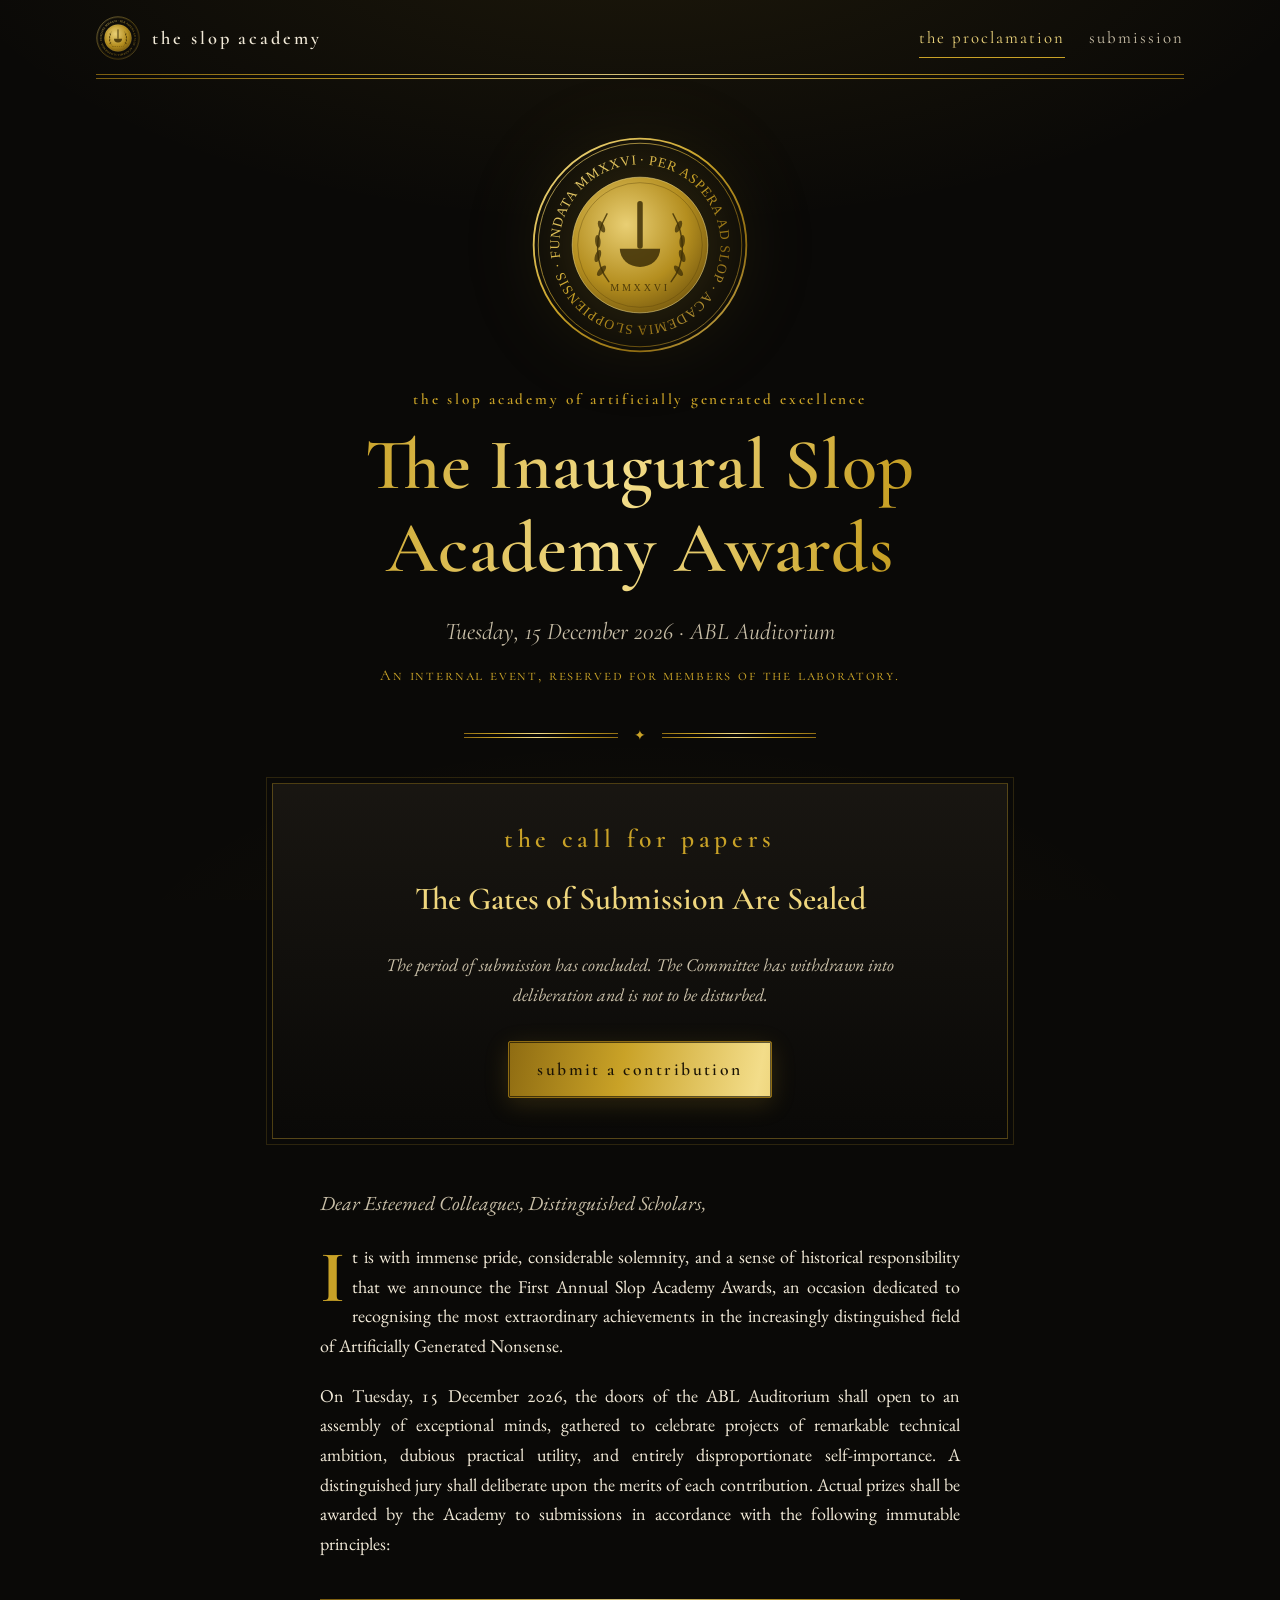
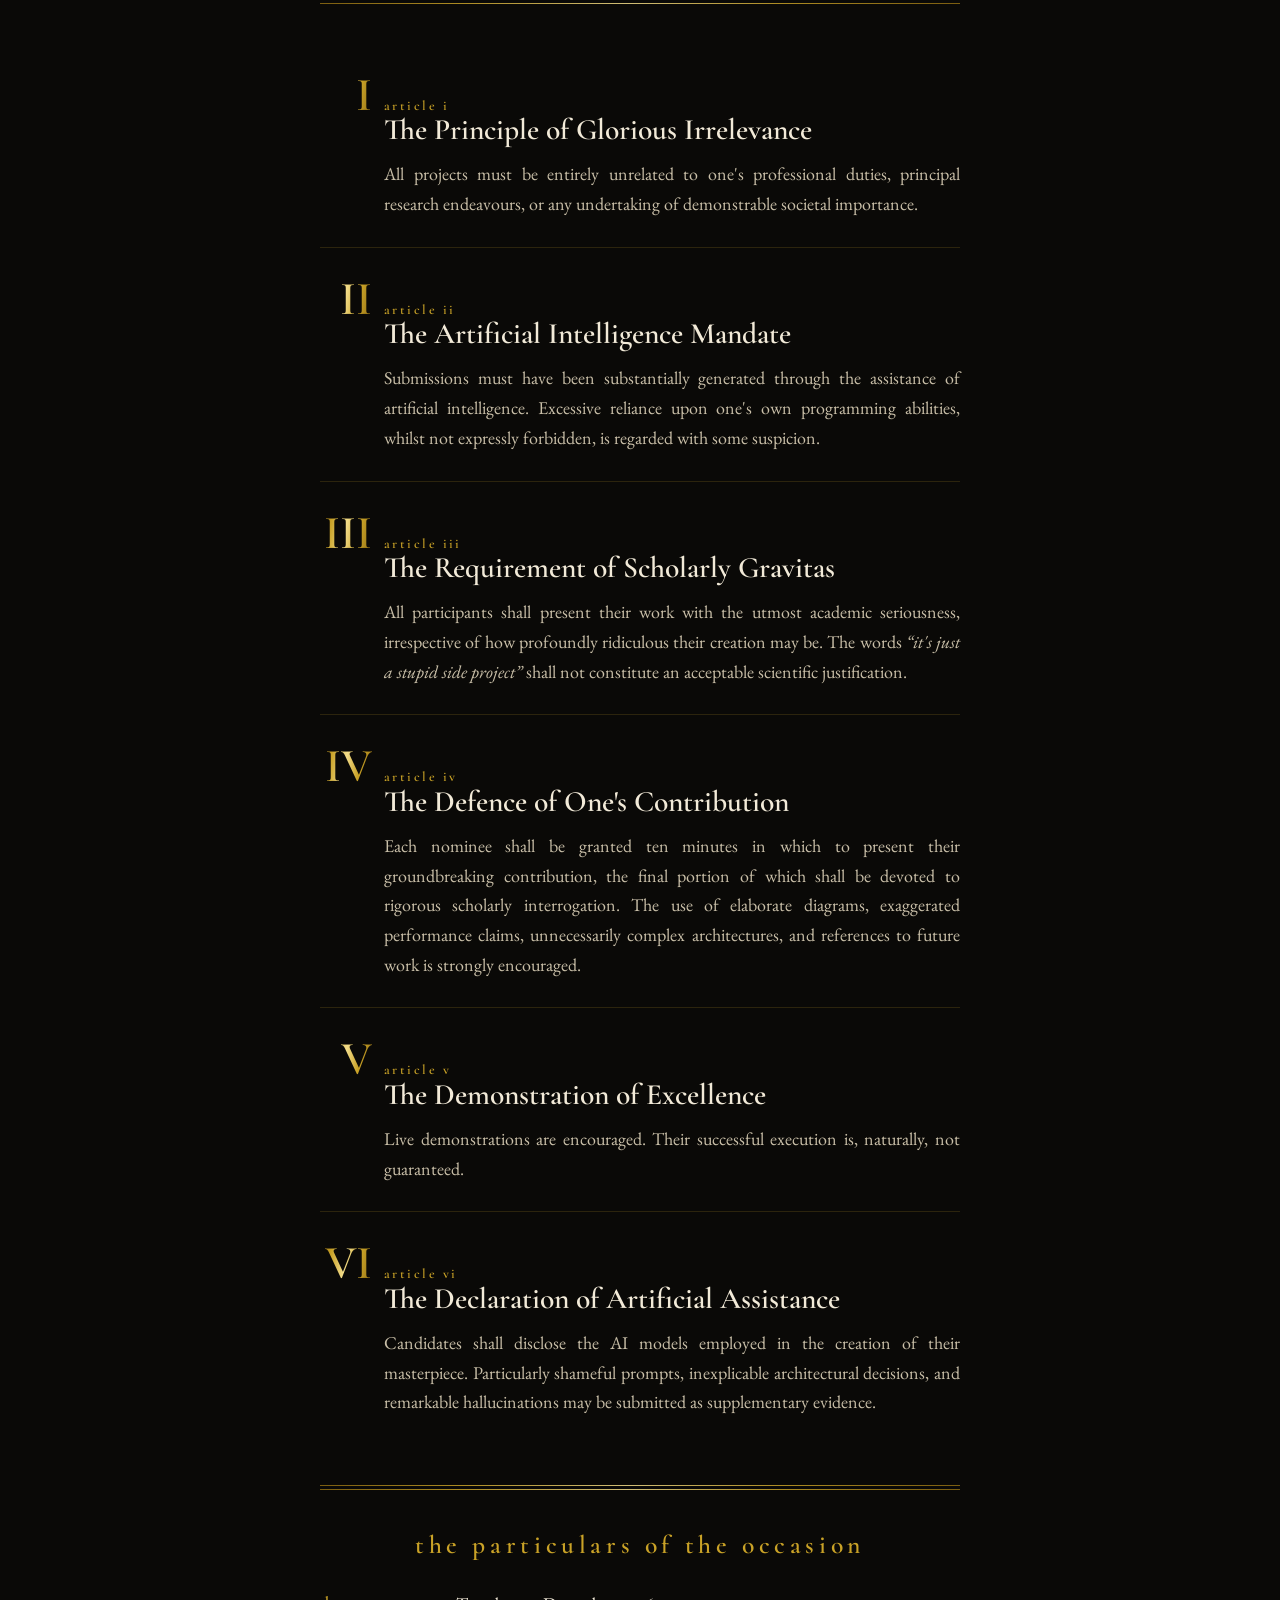
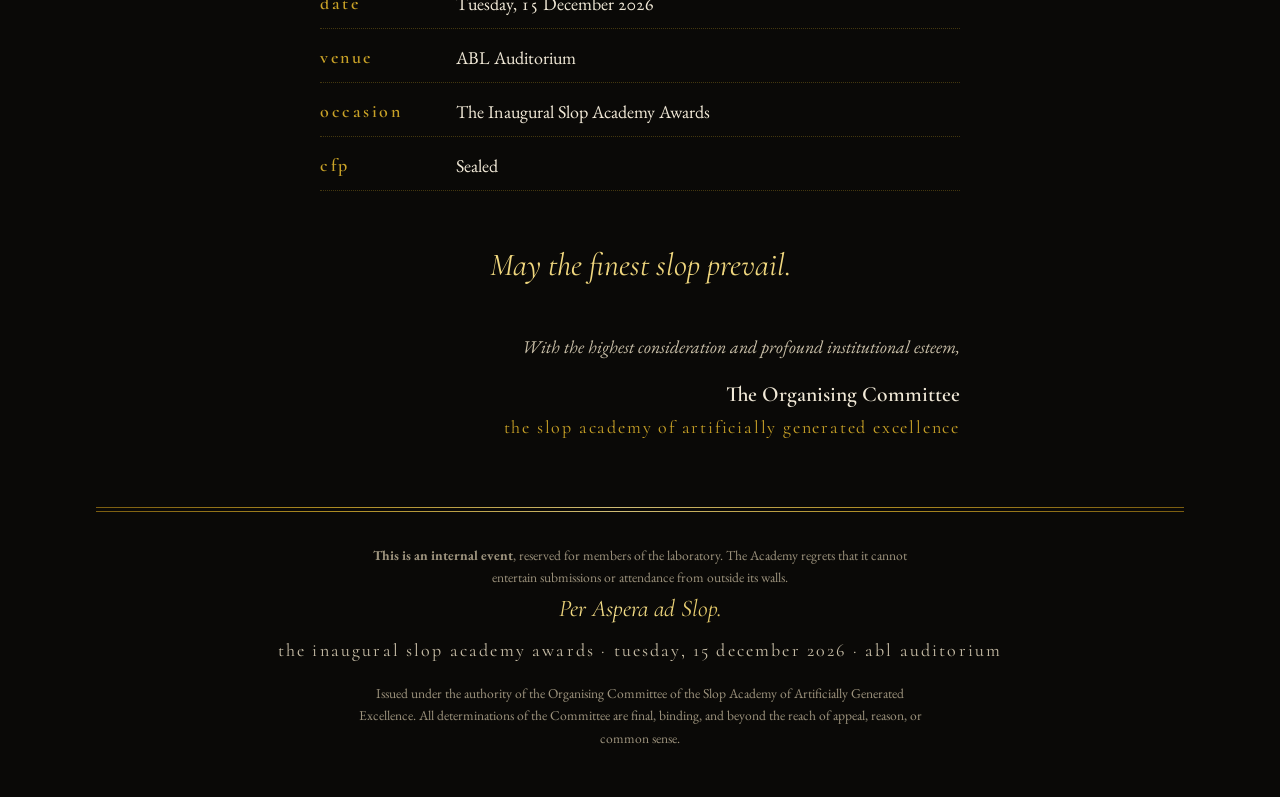
==== index.html @ 28885431 "Proclamation" ====
<!doctype html>
<html lang="en">
<head>
  <meta charset="utf-8">
  <meta name="viewport" content="width=device-width, initial-scale=1">
  <title>The Inaugural Slop Academy Awards — A Proclamation</title>
  <meta name="description" content="The Inaugural Slop Academy Awards — Tuesday, 15 December 2026, ABL Auditorium. The Slop Academy of Artificially Generated Excellence.">
  <meta name="color-scheme" content="dark">
  <link rel="icon" href="static/img/crest.svg" type="image/svg+xml">
  <link rel="preconnect" href="https://fonts.googleapis.com">
  <link rel="preconnect" href="https://fonts.gstatic.com" crossorigin>
  <link rel="stylesheet" href="https://fonts.googleapis.com/css2?family=Cormorant+Garamond:ital,wght@0,500;0,600;0,700;1,500&family=Cormorant+SC:wght@500;600&family=EB+Garamond:ital,wght@0,400;0,500;1,400&display=swap">
  <link rel="stylesheet" href="static/css/academy.css">
  
</head>
<body class="page-index">
  <a class="skip-link" href="#main">Proceed directly to the matter at hand</a>

  <header class="masthead">
    <div class="masthead__inner">
      <a class="masthead__brand" href="./">
        <img class="masthead__seal" src="static/img/crest.svg" alt="" width="44" height="44">
        <span class="masthead__name">The Slop Academy</span>
      </a>
      <nav class="masthead__nav" aria-label="Principal">
        
        <a href="./" aria-current="page">The Proclamation</a>
        <a href="submit.html">Submission</a>
        
      </nav>
    </div>
    <div class="rule rule--double" role="presentation"></div>
  </header>

  <main id="main" tabindex="-1">
    
<section class="hero" aria-labelledby="hero-title">
  <img class="hero__crest" src="static/img/crest.svg" alt="The Seal of the Slop Academy, bearing the motto Per Aspera ad Slop" width="200" height="200">
  <p class="eyebrow">The Slop Academy of Artificially Generated Excellence</p>
  <h1 id="hero-title" class="display">The Inaugural Slop Academy Awards</h1>
  <p class="hero__sub">Tuesday, 15 December 2026 &middot; ABL Auditorium</p>
  <p class="hero__note">An internal event, reserved for members of the laboratory.</p>
  <div class="rule rule--ornament" role="presentation"><span>&#10022;</span></div>
</section>

<section class="countdown-panel" aria-labelledby="cd-title">
  <h2 id="cd-title" class="smallcaps">The Call for Papers</h2>
  <div class="countdown" data-countdown data-deadline="2026-12-01T23:59:59+01:00" data-open="true">
    <p class="countdown__status" data-countdown-status>
      The Gates of Submission Stand Open
    </p>
    <div class="countdown__clock" data-countdown-clock  role="timer" aria-label="Time remaining until the sealing of the Gates">
      <div class="countdown__unit"><span class="countdown__num" data-unit="days">&mdash;</span><span class="countdown__lbl">Days</span></div>
      <div class="countdown__unit"><span class="countdown__num" data-unit="hours">&mdash;</span><span class="countdown__lbl">Hours</span></div>
      <div class="countdown__unit"><span class="countdown__num" data-unit="minutes">&mdash;</span><span class="countdown__lbl">Minutes</span></div>
      <div class="countdown__unit"><span class="countdown__num" data-unit="seconds">&mdash;</span><span class="countdown__lbl">Seconds</span></div>
    </div>
    <p class="countdown__note" data-countdown-note>
      
        Submissions shall be received until <time datetime="2026-12-01T23:59:59+01:00" data-deadline-text>2026-12-01T23:59:59+01:00</time>, after which the Gates shall be sealed and no plea, however eloquent, shall reopen them.
      
    </p>
  </div>
  <div class="cta-row">
    
      <a class="btn btn--gold" href="submit.html" data-countdown-cta>Submit a Contribution</a>
    
    
  </div>
</section>

<article class="proclamation" aria-labelledby="procl-title">
  <h2 id="procl-title" class="visually-hidden">The Proclamation</h2>

  <p class="salutation">Dear Esteemed Colleagues, Distinguished Scholars,</p>

  <p class="lede">
    It is with immense pride, considerable solemnity, and a sense of historical responsibility that we announce the
    First Annual Slop Academy Awards, an occasion dedicated to recognising the most extraordinary achievements in the
    increasingly distinguished field of Artificially Generated Nonsense.
  </p>

  <p>
    On Tuesday, 15 December 2026, the doors of the ABL Auditorium shall open to an assembly of exceptional minds, gathered to
    celebrate projects of remarkable technical ambition, dubious practical utility, and entirely disproportionate
    self-importance. A distinguished jury shall deliberate upon the merits of each contribution. Actual prizes shall be
    awarded by the Academy to submissions in accordance with the following immutable principles:
  </p>

  <div class="rule rule--double" role="presentation"></div>

  <ol class="articles">
    <li class="article" id="article-i">
      <h3><span class="article__num" aria-hidden="true">I</span><span class="article__kicker">Article I</span> The Principle of Glorious Irrelevance</h3>
      <p>All projects must be entirely unrelated to one's professional duties, principal research endeavours, or any undertaking of demonstrable societal importance.</p>
    </li>
    <li class="article" id="article-ii">
      <h3><span class="article__num" aria-hidden="true">II</span><span class="article__kicker">Article II</span> The Artificial Intelligence Mandate</h3>
      <p>Submissions must have been substantially generated through the assistance of artificial intelligence. Excessive reliance upon one's own programming abilities, whilst not expressly forbidden, is regarded with some suspicion.</p>
    </li>
    <li class="article" id="article-iii">
      <h3><span class="article__num" aria-hidden="true">III</span><span class="article__kicker">Article III</span> The Requirement of Scholarly Gravitas</h3>
      <p>All participants shall present their work with the utmost academic seriousness, irrespective of how profoundly ridiculous their creation may be. The words <q>it's just a stupid side project</q> shall not constitute an acceptable scientific justification.</p>
    </li>
    <li class="article" id="article-iv">
      <h3><span class="article__num" aria-hidden="true">IV</span><span class="article__kicker">Article IV</span> The Defence of One's Contribution</h3>
      <p>Each nominee shall be granted ten minutes in which to present their groundbreaking contribution, the final portion of which shall be devoted to rigorous scholarly interrogation. The use of elaborate diagrams, exaggerated performance claims, unnecessarily complex architectures, and references to future work is strongly encouraged.</p>
    </li>
    <li class="article" id="article-v">
      <h3><span class="article__num" aria-hidden="true">V</span><span class="article__kicker">Article V</span> The Demonstration of Excellence</h3>
      <p>Live demonstrations are encouraged. Their successful execution is, naturally, not guaranteed.</p>
    </li>
    <li class="article" id="article-vi">
      <h3><span class="article__num" aria-hidden="true">VI</span><span class="article__kicker">Article VI</span> The Declaration of Artificial Assistance</h3>
      <p>Candidates shall disclose the AI models employed in the creation of their masterpiece. Particularly shameful prompts, inexplicable architectural decisions, and remarkable hallucinations may be submitted as supplementary evidence.</p>
    </li>
  </ol>

  <div class="rule rule--double" role="presentation"></div>

  <section class="particulars" aria-labelledby="particulars-title">
    <h2 id="particulars-title" class="smallcaps">The Particulars of the Occasion</h2>
    <dl class="particulars__list">
      <div><dt>Date</dt><dd>Tuesday, 15 December 2026</dd></div>
      <div><dt>Venue</dt><dd>ABL Auditorium</dd></div>
      <div><dt>Occasion</dt><dd>The Inaugural Slop Academy Awards</dd></div>
      <div>
        <dt>CFP</dt>
        <dd data-cfp-status>
          Open, until <time datetime="2026-12-01T23:59:59+01:00" data-deadline-text>2026-12-01T23:59:59+01:00</time>
        </dd>
      </div>
    </dl>
  </section>

  <p class="benediction">May the finest slop prevail.</p>

  <div class="signature">
    <p>With the highest consideration and profound institutional esteem,</p>
    <p class="signature__name">The Organising Committee</p>
    <p class="signature__org">The Slop Academy of Artificially Generated Excellence</p>
  </div>
</article>

  </main>

  <footer class="colophon">
    <div class="rule rule--double" role="presentation"></div>
    
    <p class="colophon__fine"><strong>This is an internal event</strong>, reserved for members of the laboratory.
      The Academy regrets that it cannot entertain submissions or attendance from outside its walls.</p>
    
    <p class="colophon__motto">Per Aspera ad Slop.</p>
    <p class="colophon__body">
      The Inaugural Slop Academy Awards &middot; Tuesday, 15 December 2026 &middot; ABL Auditorium
    </p>
    <p class="colophon__fine">
      Issued under the authority of the Organising Committee of the Slop Academy of Artificially Generated Excellence.
      All determinations of the Committee are final, binding, and beyond the reach of appeal, reason, or common sense.
    </p>
  </footer>
  
<script src="static/js/countdown.js" defer></script>

</body>
</html>
---- static/css/academy.css ----
/* ==========================================================================
   The Slop Academy of Artificially Generated Excellence
   Official Stylesheet — Per Aspera ad Slop
   ========================================================================== */

:root {
  --black: #0a0907;
  --black-2: #12100c;
  --black-3: #1a1712;
  --ivory: #f2ead8;
  --ivory-dim: #c9bfa8;
  --ivory-faint: #9d937d;
  --gold: #c9a227;
  --gold-light: #f0d77e;
  --gold-deep: #8f6c12;
  --gold-grad: linear-gradient(100deg, #8f6c12 0%, #c9a227 22%, #f3dd8a 48%, #c9a227 72%, #8f6c12 100%);
  --silver-grad: linear-gradient(135deg, #f4f4f2 0%, #a8a9ad 45%, #e6e6e3 70%, #7d7e82 100%);
  --bronze-grad: linear-gradient(135deg, #f0b98a 0%, #a5652f 45%, #d99a63 70%, #6e3f17 100%);
  --pass: #b9d48a;
  --fail: #e09a83;
  --serif-display: "Cormorant Garamond", "Cormorant", "Playfair Display", Georgia, "Times New Roman", serif;
  --serif-sc: "Cormorant SC", "Cormorant Garamond", Georgia, serif;
  --serif-body: "EB Garamond", Garamond, Georgia, "Times New Roman", serif;
  --measure: 40rem;
  --wide: 68rem;
  --gutter: 16px;
  --radius: 2px;
}

*, *::before, *::after { box-sizing: border-box; }

html { -webkit-text-size-adjust: 100%; }

body {
  margin: 0;
  background-color: var(--black);
  background-image:
    radial-gradient(ellipse 80% 50% at 50% -10%, rgba(201, 162, 39, 0.10), transparent 70%),
    radial-gradient(ellipse 60% 40% at 50% 110%, rgba(201, 162, 39, 0.05), transparent 70%);
  background-attachment: fixed;
  color: var(--ivory);
  font-family: var(--serif-body);
  font-size: 1.125rem;
  line-height: 1.65;
  font-feature-settings: "liga", "onum", "kern";
  text-rendering: optimizeLegibility;
  overflow-x: hidden;
}

img, svg { max-width: 100%; height: auto; display: block; }

a { color: var(--gold-light); text-decoration-thickness: 1px; text-underline-offset: 0.2em; }
a:hover { color: #fff3c4; }

:focus-visible {
  outline: 2px solid var(--gold-light);
  outline-offset: 3px;
  border-radius: var(--radius);
}

main:focus { outline: none; }

::selection { background: var(--gold); color: var(--black); }

.visually-hidden {
  position: absolute !important;
  width: 1px; height: 1px;
  padding: 0; margin: -1px;
  overflow: hidden; clip: rect(0 0 0 0);
  white-space: nowrap; border: 0;
}

.skip-link {
  position: absolute; left: var(--gutter); top: 0; transform: translateY(-120%);
  background: var(--gold); color: var(--black);
  padding: 0.5rem 1rem; z-index: 10; font-variant: small-caps; letter-spacing: 0.06em;
  text-decoration: none;
}
.skip-link:focus { transform: translateY(0.75rem); }

main {
  display: block;
  max-width: var(--wide);
  margin: 0 auto;
  padding: 0 var(--gutter) 4rem;
}

/* ---- Typography -------------------------------------------------------- */

h1, h2, h3 {
  font-family: var(--serif-display);
  font-weight: 600;
  line-height: 1.15;
  margin: 0;
}

.display {
  font-size: clamp(2.25rem, 7vw, 4.5rem);
  font-weight: 600;
  letter-spacing: 0.01em;
  text-align: center;
  background: var(--gold-grad);
  -webkit-background-clip: text;
  background-clip: text;
  color: var(--gold);
  -webkit-text-fill-color: transparent;
  text-wrap: balance;
  padding-bottom: 0.08em;
}

@supports not ((-webkit-background-clip: text) or (background-clip: text)) {
  .display { -webkit-text-fill-color: currentColor; }
}

.eyebrow,
.smallcaps {
  font-family: var(--serif-sc);
  font-variant: small-caps;
  letter-spacing: 0.18em;
  color: var(--gold);
  text-align: center;
  font-weight: 600;
}

.eyebrow { font-size: 0.95rem; margin: 0 0 0.75rem; text-transform: lowercase; }
h2.smallcaps { font-size: clamp(1.25rem, 3.5vw, 1.6rem); text-transform: lowercase; margin-bottom: 1.25rem; }

p { margin: 0 0 1.1em; }

q { quotes: "\201C" "\201D"; font-style: italic; }

/* ---- Rules ------------------------------------------------------------- */

.rule { margin: 2.5rem auto; max-width: var(--measure); }

.rule--double {
  height: 5px;
  border-top: 1px solid transparent;
  border-bottom: 1px solid transparent;
  border-image: var(--gold-grad) 1;
  opacity: 0.85;
}

.rule--ornament {
  display: flex; align-items: center; gap: 1rem;
  color: var(--gold);
  max-width: 22rem;
}
.rule--ornament::before,
.rule--ornament::after {
  content: ""; flex: 1; height: 5px;
  border-top: 1px solid; border-bottom: 1px solid;
  border-image: var(--gold-grad) 1;
}
.rule--ornament span { font-size: 0.9rem; line-height: 1; }

/* ---- Masthead ---------------------------------------------------------- */

.masthead { padding: 1rem var(--gutter) 0; }
.masthead .rule { margin: 0.9rem auto 0; max-width: var(--wide); }

.masthead__inner {
  max-width: var(--wide);
  margin: 0 auto;
  display: flex; flex-wrap: wrap; align-items: center; justify-content: space-between;
  gap: 0.75rem 1.5rem;
}

.masthead__brand {
  display: inline-flex; align-items: center; gap: 0.75rem;
  text-decoration: none; color: var(--ivory);
}
.masthead__seal { width: 44px; height: 44px; }
.masthead__name {
  font-family: var(--serif-sc); font-variant: small-caps; text-transform: lowercase;
  letter-spacing: 0.16em; font-size: 1.15rem; font-weight: 600;
}

.masthead__nav { display: flex; flex-wrap: wrap; gap: 0.25rem 1.5rem; }
.masthead__nav a {
  font-family: var(--serif-sc); font-variant: small-caps; text-transform: lowercase;
  letter-spacing: 0.12em; font-size: 1.05rem;
  color: var(--ivory-dim); text-decoration: none;
  padding: 0.35rem 0; border-bottom: 1px solid transparent;
}
.masthead__nav a:hover { color: var(--gold-light); }
.masthead__nav a[aria-current="page"] { color: var(--gold-light); border-bottom-color: var(--gold); }

/* ---- Hero -------------------------------------------------------------- */

.hero { text-align: center; padding: 3.5rem 0 0; }
.hero__crest {
  width: clamp(150px, 40vw, 220px); height: auto;
  margin: 0 auto 2rem;
  filter: drop-shadow(0 0 40px rgba(201, 162, 39, 0.25));
}
.hero__sub {
  font-family: var(--serif-display); font-style: italic; font-size: clamp(1.2rem, 3.5vw, 1.5rem);
  color: var(--ivory-dim); margin: 1rem 0 0;
}

.hero__note {
  font-family: var(--serif-sc); letter-spacing: 0.12em; font-size: 0.95rem;
  color: var(--gold); margin: 0.75rem 0 0;
}

/* Public (static) submission-by-correspondence page */
.missive { max-width: 46rem; margin: 0 auto; }
.missive__steps { padding-left: 1.4rem; }
.missive__steps li { margin-bottom: 0.6rem; }
.missive__template {
  white-space: pre-wrap; font-family: var(--serif-body, Georgia, serif); font-size: 1rem;
  color: var(--ivory-dim); background: var(--black-2);
  border: 1px solid rgba(201, 162, 39, 0.35); padding: 1rem 1.1rem; margin: 1rem 0 1.5rem;
  overflow-wrap: anywhere;
}
.missive__address { font-family: var(--serif-display); font-size: 1.3rem; overflow-wrap: anywhere; }
.missive__actions { display: flex; flex-wrap: wrap; gap: 1rem; align-items: center; margin: 1.5rem 0; }

.page-head { text-align: center; padding: 3rem 0 0; max-width: 48rem; margin: 0 auto; }
.page-head__lede { color: var(--ivory-dim); margin: 1.5rem auto 0; max-width: var(--measure); }
.page-head .rule { margin-bottom: 2rem; }

/* ---- Buttons ----------------------------------------------------------- */

.btn {
  display: inline-block;
  font-family: var(--serif-sc); font-variant: small-caps; text-transform: lowercase;
  letter-spacing: 0.14em; font-size: 1.1rem; font-weight: 600;
  padding: 0.8rem 1.75rem;
  border-radius: var(--radius);
  text-decoration: none; text-align: center;
  cursor: pointer;
  transition: filter 0.2s ease, background-color 0.2s ease, color 0.2s ease;
}
.btn--gold {
  background: var(--gold-grad); background-size: 200% 100%; background-position: 0 0;
  color: #1a1305; border: 1px solid var(--gold-deep);
  box-shadow: 0 0 0 1px rgba(0,0,0,0.6) inset, 0 6px 24px rgba(201, 162, 39, 0.18);
}
.btn--gold:hover { color: #000; background-position: 100% 0; filter: brightness(1.06); }
.btn--ghost { background: transparent; color: var(--gold-light); border: 1px solid rgba(201, 162, 39, 0.6); }
.btn--ghost:hover { background: rgba(201, 162, 39, 0.08); color: #fff3c4; }

.cta-row { display: flex; flex-wrap: wrap; justify-content: center; gap: 1rem; margin-top: 2rem; }

/* ---- Countdown --------------------------------------------------------- */

.countdown-panel {
  text-align: center;
  max-width: 46rem; margin: 0 auto 1rem;
  padding: 2.5rem 1.25rem;
  border: 1px solid rgba(201, 162, 39, 0.35);
  outline: 1px solid rgba(201, 162, 39, 0.18); outline-offset: 5px;
  background: linear-gradient(180deg, rgba(26, 23, 18, 0.9), rgba(10, 9, 7, 0.9));
}
.countdown__status {
  font-family: var(--serif-display); font-size: clamp(1.4rem, 4.5vw, 2rem); font-weight: 600;
  color: var(--ivory); margin-bottom: 1.5rem; text-wrap: balance;
}
.countdown.is-sealed .countdown__status { color: var(--gold-light); }
.countdown__clock {
  display: grid; grid-template-columns: repeat(4, minmax(0, 1fr));
  gap: 0.5rem; max-width: 30rem; margin: 0 auto 1.5rem;
}
.countdown__clock[hidden] { display: none; }
.countdown__unit { display: flex; flex-direction: column; align-items: center; }
.countdown__num {
  font-family: var(--serif-display); font-weight: 600;
  font-size: clamp(2rem, 9vw, 3.5rem); line-height: 1;
  font-variant-numeric: lining-nums tabular-nums;
  background: var(--gold-grad); -webkit-background-clip: text; background-clip: text;
  color: var(--gold); -webkit-text-fill-color: transparent;
}
.countdown__lbl {
  font-family: var(--serif-sc); font-variant: small-caps; text-transform: lowercase;
  letter-spacing: 0.14em; color: var(--ivory-faint); font-size: 0.95rem; margin-top: 0.4rem;
}
.countdown__note { color: var(--ivory-dim); max-width: 34rem; margin: 0 auto; font-style: italic; }

/* ---- Proclamation ------------------------------------------------------ */

.proclamation { max-width: var(--measure); margin: 3rem auto 0; }
.salutation { font-style: italic; font-size: 1.25rem; color: var(--ivory-dim); }
.lede::first-letter {
  float: left;
  font-family: var(--serif-display); font-weight: 700;
  font-size: 4.1em; line-height: 0.82;
  margin: 0.08em 0.1em 0 0;
  color: var(--gold);
}
.proclamation p { text-align: justify; hyphens: auto; -webkit-hyphens: auto; }

.articles { list-style: none; padding: 0; margin: 0; counter-reset: none; }
.article { padding: 1.75rem 0; position: relative; }
.article + .article { border-top: 1px solid rgba(201, 162, 39, 0.18); }
.article h3 {
  font-size: clamp(1.45rem, 4.5vw, 1.85rem);
  color: var(--ivory);
  display: grid; grid-template-columns: 3.25rem 1fr; column-gap: 0.75rem; align-items: baseline;
  margin-bottom: 0.75rem;
}
.article__num {
  grid-row: span 2;
  font-family: var(--serif-display); font-weight: 600; font-size: 1.6em; line-height: 1;
  text-align: right;
  background: var(--gold-grad); -webkit-background-clip: text; background-clip: text;
  color: var(--gold); -webkit-text-fill-color: transparent;
}
.article__kicker {
  display: block;
  font-family: var(--serif-sc); font-variant: small-caps; text-transform: lowercase;
  letter-spacing: 0.18em; font-size: 0.85rem; color: var(--gold); font-weight: 600;
}
.article p { margin: 0 0 0 4rem; color: var(--ivory-dim); }

.particulars__list { margin: 0; padding: 0; display: grid; gap: 0.25rem; }
.particulars__list > div {
  display: grid; grid-template-columns: 7.5rem 1fr; gap: 1rem;
  padding: 0.6rem 0; border-bottom: 1px dotted rgba(201, 162, 39, 0.3);
}
.particulars__list dt {
  font-family: var(--serif-sc); font-variant: small-caps; text-transform: lowercase;
  letter-spacing: 0.14em; color: var(--gold); font-weight: 600;
}
.particulars__list dd { margin: 0; }

.benediction {
  text-align: center !important; font-family: var(--serif-display); font-style: italic;
  font-size: clamp(1.5rem, 5vw, 2rem); color: var(--gold-light); margin: 3rem 0 2.5rem;
}
.signature { text-align: right; }
.signature p { text-align: right; margin: 0; }
.signature p:first-child { font-style: italic; color: var(--ivory-dim); margin-bottom: 1rem; }
.signature__name { font-family: var(--serif-display); font-size: 1.35rem; font-weight: 600; }
.signature__org { font-family: var(--serif-sc); font-variant: small-caps; text-transform: lowercase; letter-spacing: 0.1em; color: var(--gold); }

/* ---- Submission -------------------------------------------------------- */

/* Single column: the Automated Committee sits *below* the submit button,
   so it reads as commentary on precedence, not as a gate before submission. */
.submit-layout {
  display: grid; grid-template-columns: minmax(0, 1fr); gap: 2.5rem;
  max-width: 46rem; margin: 0 auto;
}
@media (min-width: 720px) {
  .assessor .checklist { display: grid; grid-template-columns: repeat(2, minmax(0, 1fr)); column-gap: 1.5rem; }
}

.field { margin-bottom: 1.75rem; }
.field label {
  display: block;
  font-family: var(--serif-display); font-weight: 600; font-size: 1.35rem; color: var(--ivory);
}
.field__hint { font-size: 0.98rem; color: var(--ivory-faint); font-style: italic; margin: 0.1rem 0 0.6rem; }
.field__count { font-style: normal; font-variant-numeric: tabular-nums; }

input[type="text"], textarea {
  width: 100%;
  font: inherit; font-size: 1.1rem; color: var(--ivory);
  background: var(--black-2);
  border: 1px solid rgba(201, 162, 39, 0.45);
  border-radius: var(--radius);
  padding: 0.7rem 0.85rem;
  transition: border-color 0.2s ease, box-shadow 0.2s ease;
}
textarea { resize: vertical; min-height: 12rem; line-height: 1.55; }
input[type="text"]:hover, textarea:hover { border-color: rgba(201, 162, 39, 0.75); }
input[type="text"]:focus, textarea:focus {
  outline: none; border-color: var(--gold-light);
  box-shadow: 0 0 0 3px rgba(240, 215, 126, 0.28);
}

.petition__actions { display: flex; flex-direction: column; align-items: flex-start; gap: 1rem; }
.petition__fine { font-size: 0.95rem; color: var(--ivory-faint); font-style: italic; margin: 0; }

.errata {
  border: 1px solid var(--fail); border-left-width: 4px;
  background: rgba(224, 154, 131, 0.08);
  padding: 1.25rem 1.25rem 0.5rem; margin-bottom: 2rem;
}
.errata h2 { text-align: left; color: var(--fail); margin-bottom: 0.5rem; }
.errata ul { margin: 0 0 1rem; padding-left: 1.25rem; }

.assessor {
  border: 1px solid rgba(201, 162, 39, 0.35);
  outline: 1px solid rgba(201, 162, 39, 0.15); outline-offset: 5px;
  background: linear-gradient(180deg, var(--black-3), var(--black-2));
  padding: 1.5rem 1.25rem;
}
.assessor h2 { font-size: 1.2rem; margin-bottom: 0.5rem; }
.assessor__state {
  text-align: center; font-style: italic; color: var(--ivory-dim); font-size: 1rem;
  min-height: 3.2em; margin-bottom: 0.75rem;
}
.assessor__state.is-busy { color: var(--gold-light); animation: solemn-pulse 1.6s ease-in-out infinite; }
.assessor__state.is-ok { color: var(--pass); }
.assessor__state.is-warn { color: var(--ivory-dim); }
.assessor__state.is-error { color: var(--fail); }

@keyframes solemn-pulse { 0%, 100% { opacity: 1; } 50% { opacity: 0.55; } }

.assessor__panel { transition: opacity 0.25s ease; }
.assessor__panel.is-busy { opacity: 0.6; }

.checklist { list-style: none; margin: 0 0 1.5rem; padding: 0; }
.check {
  display: grid; grid-template-columns: 1.75rem minmax(0, 1fr); gap: 0.75rem;
  padding: 0.85rem 0; border-bottom: 1px solid rgba(201, 162, 39, 0.15);
}
.check__mark {
  width: 1.5rem; height: 1.5rem; margin-top: 0.15rem;
  border-radius: 50%; border: 1px solid rgba(201, 162, 39, 0.5);
  display: grid; place-items: center;
  font-family: var(--serif-display); font-size: 1rem; line-height: 1; font-weight: 700;
}
.check.is-pending .check__mark::before { content: "\00B7"; color: var(--ivory-faint); }
.check.is-pass .check__mark { background: var(--gold-grad); border-color: var(--gold); color: #1a1305; }
.check.is-pass .check__mark::before { content: "\2713"; }
.check.is-fail .check__mark { border-color: var(--fail); color: var(--fail); }
.check.is-fail .check__mark::before { content: "\2717"; }

.check__label { display: block; font-weight: 500; color: var(--ivory); line-height: 1.35; }
.check.is-pending .check__label { color: var(--ivory-dim); }

.gauge {
  display: block; height: 3px; margin: 0.55rem 0 0.4rem;
  background: rgba(242, 234, 216, 0.1); overflow: hidden;
}
.gauge__fill {
  display: block; height: 100%; width: 0;
  background: var(--gold-grad); background-size: 300% 100%;
  transition: width 0.6s cubic-bezier(0.2, 0.7, 0.2, 1);
}
.check.is-fail .gauge__fill { background: var(--fail); opacity: 0.75; }
.check__detail { display: block; font-size: 0.92rem; font-style: italic; color: var(--ivory-faint); line-height: 1.45; }
.check__detail:empty { display: none; }

.provisional { text-align: center; padding-top: 0.5rem; }
.provisional__label {
  font-family: var(--serif-sc); font-variant: small-caps; text-transform: lowercase;
  letter-spacing: 0.16em; color: var(--gold); margin: 0; font-weight: 600;
}
.provisional__value {
  font-family: var(--serif-display); font-weight: 600;
  font-size: clamp(1.75rem, 7vw, 2.4rem); line-height: 1.2; margin: 0.25rem 0;
  font-variant-numeric: lining-nums tabular-nums;
  overflow-wrap: anywhere;
  background: var(--gold-grad); -webkit-background-clip: text; background-clip: text;
  color: var(--gold); -webkit-text-fill-color: transparent;
}
.provisional__fine { font-size: 0.85rem; color: var(--ivory-faint); font-style: italic; margin: 0; }

/* ---- Proceedings ------------------------------------------------------- */

.proceedings__count {
  text-align: center; font-style: italic; color: var(--ivory-faint); margin-bottom: 2rem;
}

.ledger { list-style: none; margin: 0 auto; padding: 0; max-width: 60rem; }

.entry {
  display: grid;
  grid-template-columns: 5.5rem minmax(0, 1fr) auto;
  grid-template-areas: "rank main score";
  gap: 1.25rem;
  padding: 1.75rem 1.25rem;
  border-bottom: 1px solid rgba(201, 162, 39, 0.2);
  scroll-margin-top: 1.5rem;
  transition: background-color 0.6s ease, box-shadow 0.6s ease;
}
.entry__rank { grid-area: rank; display: flex; flex-direction: column; align-items: center; text-align: center; }
.entry__main { grid-area: main; min-width: 0; }
.entry__score { grid-area: score; text-align: right; }

.entry--medal {
  background: linear-gradient(90deg, rgba(201, 162, 39, 0.07), transparent 70%);
  border: 1px solid rgba(201, 162, 39, 0.3);
  margin-bottom: 1rem;
}
.entry--rank-1 { border-color: rgba(240, 215, 126, 0.6); box-shadow: 0 0 40px rgba(201, 162, 39, 0.12); }

.entry:target {
  background: rgba(201, 162, 39, 0.14);
  box-shadow: 0 0 0 2px var(--gold-light), 0 0 50px rgba(201, 162, 39, 0.25);
  animation: target-glow 2.4s ease-out 1;
}
@keyframes target-glow {
  0% { box-shadow: 0 0 0 2px var(--gold-light), 0 0 80px rgba(240, 215, 126, 0.55); }
  100% { box-shadow: 0 0 0 2px var(--gold-light), 0 0 50px rgba(201, 162, 39, 0.25); }
}

.medal {
  width: 3.75rem; height: 3.75rem; border-radius: 50%;
  display: grid; place-items: center;
  font-family: var(--serif-display); font-weight: 700; font-size: 1.4rem; color: #1a1305;
  box-shadow: 0 0 0 2px rgba(0,0,0,0.65), 0 0 0 3px currentColor, 0 4px 18px rgba(0,0,0,0.6);
  position: relative;
}
.medal > span {
  width: 80%; height: 80%; border-radius: 50%;
  display: grid; place-items: center;
  border: 1px solid rgba(0, 0, 0, 0.35);
}
.medal--gold { background: var(--gold-grad); color: #2a1e04; box-shadow: 0 0 0 2px #0a0907, 0 0 0 3px #c9a227, 0 0 24px rgba(201, 162, 39, 0.35); }
.medal--silver { background: var(--silver-grad); color: #1e1f22; box-shadow: 0 0 0 2px #0a0907, 0 0 0 3px #a8a9ad; }
.medal--bronze { background: var(--bronze-grad); color: #2a1606; box-shadow: 0 0 0 2px #0a0907, 0 0 0 3px #a5652f; }

.entry__laureate {
  margin-top: 0.6rem;
  font-family: var(--serif-sc); font-variant: small-caps; text-transform: lowercase;
  letter-spacing: 0.1em; font-size: 0.85rem; color: var(--gold); line-height: 1.2;
}
.entry__numeral {
  font-family: var(--serif-display); font-weight: 600; font-size: 1.75rem; color: var(--ivory-faint);
}

.entry__title { font-size: clamp(1.35rem, 4vw, 1.75rem); overflow-wrap: anywhere; }
.entry__title a { color: var(--ivory); text-decoration: none; }
.entry__title a:hover { color: var(--gold-light); text-decoration: underline; text-decoration-color: var(--gold); }
.entry--rank-1 .entry__title a { color: var(--gold-light); }
.entry__byline { color: var(--ivory-faint); font-style: italic; margin: 0.35rem 0 0.9rem; font-size: 1rem; overflow-wrap: anywhere; }
.entry__name { color: var(--ivory-dim); font-style: normal; }

.entry__score-label {
  display: block;
  font-family: var(--serif-sc); font-variant: small-caps; text-transform: lowercase;
  letter-spacing: 0.14em; font-size: 0.85rem; color: var(--gold); font-weight: 600;
}
.entry__score-value {
  display: block;
  font-family: var(--serif-display); font-weight: 600; font-size: clamp(1.35rem, 4vw, 1.75rem);
  font-variant-numeric: lining-nums tabular-nums;
  color: var(--ivory); white-space: nowrap;
}
.entry--medal .entry__score-value {
  background: var(--gold-grad); -webkit-background-clip: text; background-clip: text;
  color: var(--gold); -webkit-text-fill-color: transparent;
}

.badges { list-style: none; margin: 0 0 0.75rem; padding: 0; display: flex; flex-wrap: wrap; gap: 0.4rem; }
.badge {
  display: inline-flex; align-items: center; gap: 0.4rem;
  font-size: 0.85rem; line-height: 1.3;
  padding: 0.2rem 0.65rem;
  border: 1px solid; border-radius: 999px;
}
.badge--pass { color: var(--gold-light); border-color: rgba(201, 162, 39, 0.6); background: rgba(201, 162, 39, 0.08); }
.badge--fail { color: var(--ivory-faint); border-color: rgba(157, 147, 125, 0.4); text-decoration: line-through; text-decoration-color: rgba(224, 154, 131, 0.7); }
.badge__mark::before { font-weight: 700; }
.badge--pass .badge__mark::before { content: "\2713"; }
.badge--fail .badge__mark::before { content: "\2717"; color: var(--fail); }

.entry__abstract summary {
  cursor: pointer; color: var(--gold);
  font-family: var(--serif-sc); font-variant: small-caps; text-transform: lowercase; letter-spacing: 0.12em;
  font-weight: 600; width: fit-content;
}
.entry__abstract p {
  margin: 0.6rem 0 0; color: var(--ivory-dim); white-space: pre-line; overflow-wrap: anywhere;
  border-left: 1px solid rgba(201, 162, 39, 0.35); padding-left: 1rem;
}

@media (max-width: 640px) {
  .entry {
    grid-template-columns: 4rem minmax(0, 1fr);
    grid-template-areas: "rank score" "main main";
    padding: 1.25rem 1rem; gap: 0.75rem 1rem; align-items: center;
  }
  .entry__rank { align-items: flex-start; text-align: left; }
  .medal { width: 3rem; height: 3rem; font-size: 1.15rem; }
  .entry__laureate { display: none; }
  .article p { margin-left: 0; }
  .article h3 { grid-template-columns: 2.5rem 1fr; }
  .particulars__list > div { grid-template-columns: 1fr; gap: 0; }
  .proclamation p { text-align: left; }
}

.empty-state { text-align: center; max-width: 34rem; margin: 1rem auto 0; color: var(--ivory-dim); }
.empty-state__crest { width: 120px; margin: 0 auto 1.5rem; opacity: 0.55; filter: grayscale(0.3); }

/* ---- Sealed ------------------------------------------------------------ */

.sealed { text-align: center; max-width: var(--measure); margin: 0 auto; padding-top: 3.5rem; }
.sealed__crest { width: 160px; margin: 0 auto 2rem; filter: drop-shadow(0 0 30px rgba(201, 162, 39, 0.2)); }
.sealed p { color: var(--ivory-dim); }
.sealed__date { font-style: italic; color: var(--gold-light) !important; }

/* ---- Colophon ---------------------------------------------------------- */

.colophon { text-align: center; padding: 0 var(--gutter) 3rem; }
.colophon .rule { margin: 0 auto 2rem; max-width: var(--wide); }
.colophon__motto {
  font-family: var(--serif-display); font-style: italic; font-size: 1.5rem; margin: 0 0 0.5rem;
  background: var(--gold-grad); -webkit-background-clip: text; background-clip: text;
  color: var(--gold); -webkit-text-fill-color: transparent;
}
.colophon__body {
  font-family: var(--serif-sc); font-variant: small-caps; text-transform: lowercase;
  letter-spacing: 0.12em; color: var(--ivory-dim); margin: 0 0 1rem;
}
.colophon__fine { font-size: 0.85rem; color: var(--ivory-faint); max-width: 36rem; margin: 0 auto; }

/* ---- Motion preferences ------------------------------------------------ */

@media (prefers-reduced-motion: reduce) {
  *, *::before, *::after { animation: none !important; transition: none !important; }
}

/* ---- Print (for archival purposes) ------------------------------------- */

@media print {
  body { background: #fff; color: #000; }
  .masthead__nav, .cta-row, .assessor, .skip-link { display: none; }
  .display, .countdown__num, .article__num, .colophon__motto, .provisional__value, .entry__score-value {
    -webkit-text-fill-color: #000; color: #000; background: none;
  }
}
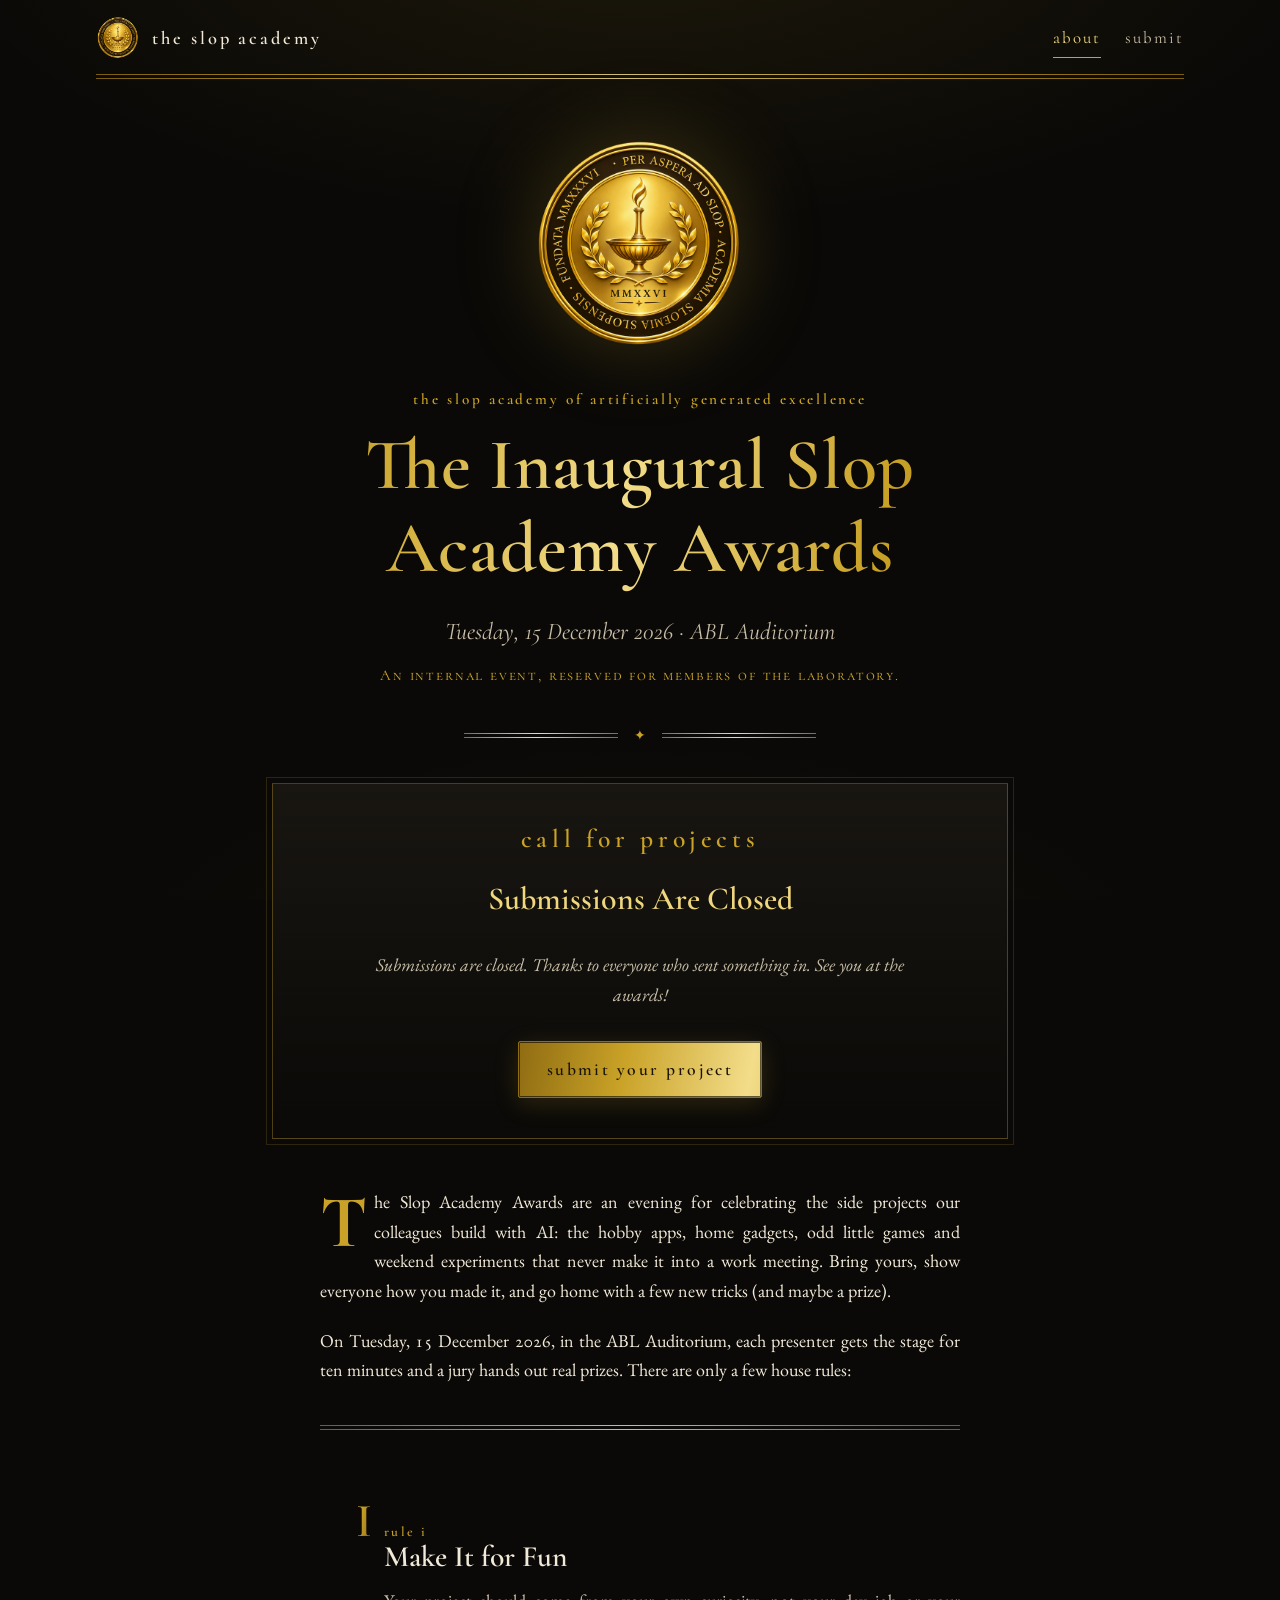
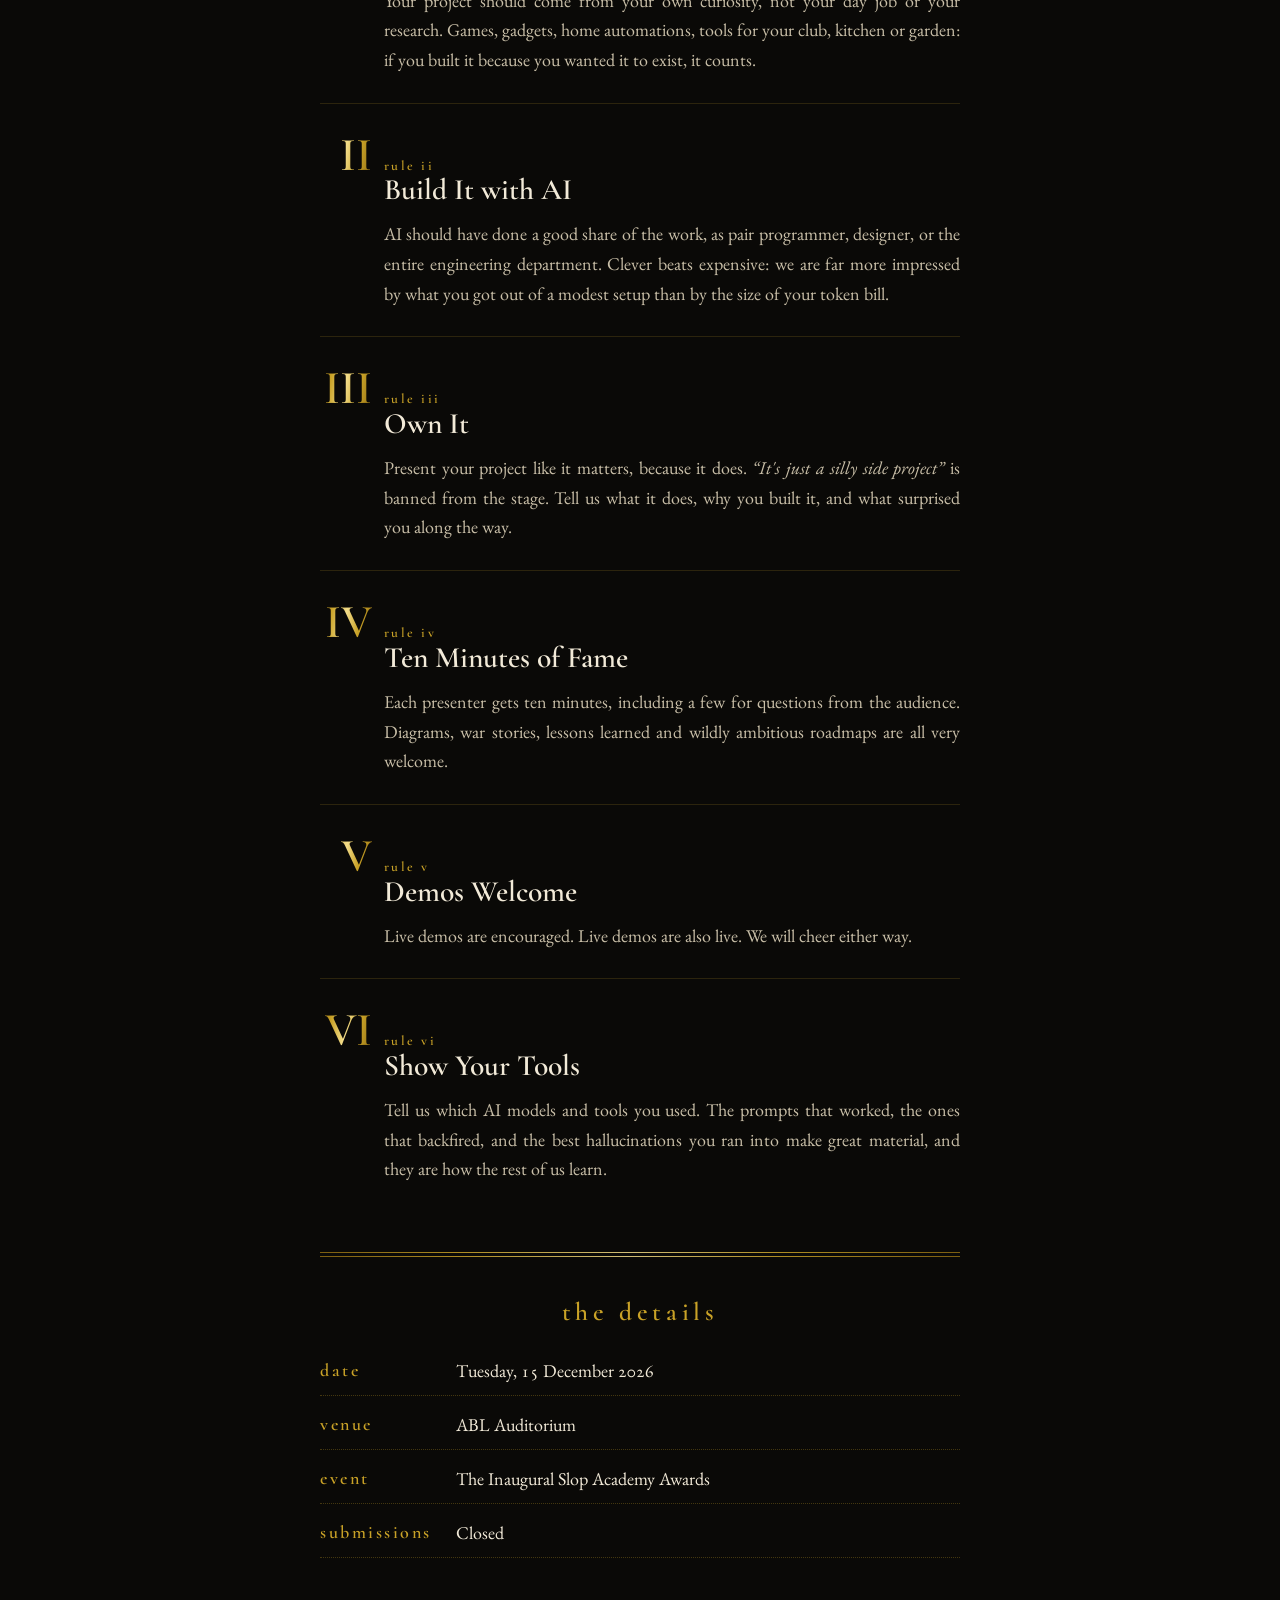
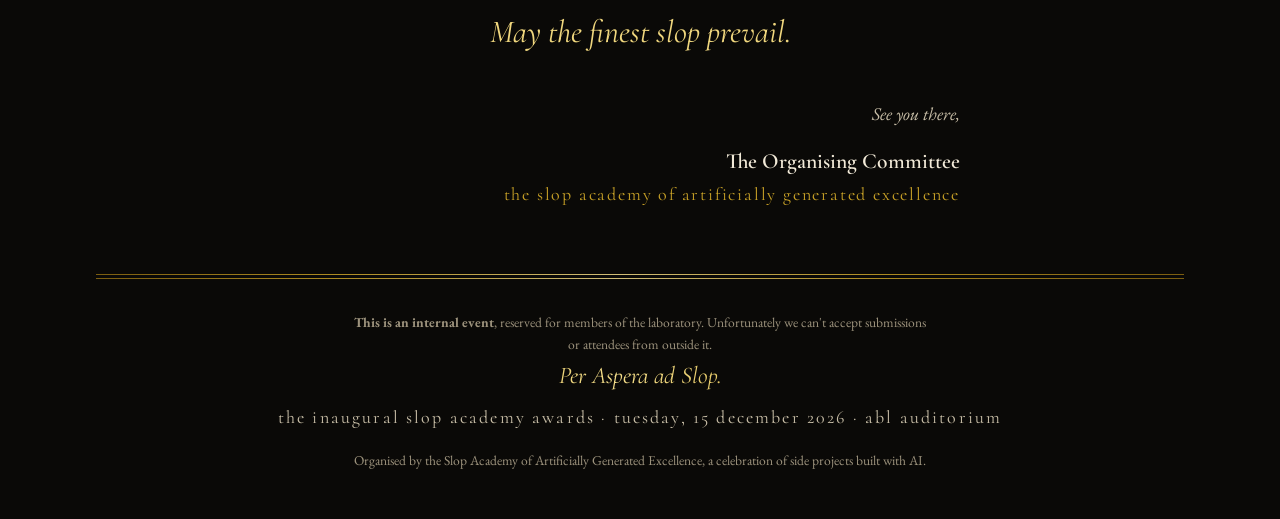
==== commit 6cd9ee3c: "Friendlier copy for the call for projects" ====
--- a/index.html
+++ b/index.html
@@ -3,10 +3,10 @@
 <head>
   <meta charset="utf-8">
   <meta name="viewport" content="width=device-width, initial-scale=1">
-  <title>The Inaugural Slop Academy Awards — A Proclamation</title>
+  <title>The Inaugural Slop Academy Awards</title>
   <meta name="description" content="The Inaugural Slop Academy Awards — Tuesday, 15 December 2026, ABL Auditorium. The Slop Academy of Artificially Generated Excellence.">
   <meta name="color-scheme" content="dark">
-  <link rel="icon" href="static/img/crest.svg" type="image/svg+xml">
+  <link rel="icon" href="static/img/favicon.png" type="image/png">
   <link rel="preconnect" href="https://fonts.googleapis.com">
   <link rel="preconnect" href="https://fonts.gstatic.com" crossorigin>
   <link rel="stylesheet" href="https://fonts.googleapis.com/css2?family=Cormorant+Garamond:ital,wght@0,500;0,600;0,700;1,500&family=Cormorant+SC:wght@500;600&family=EB+Garamond:ital,wght@0,400;0,500;1,400&display=swap">
@@ -14,18 +14,18 @@
   
 </head>
 <body class="page-index">
-  <a class="skip-link" href="#main">Proceed directly to the matter at hand</a>
+  <a class="skip-link" href="#main">Skip to content</a>
 
   <header class="masthead">
     <div class="masthead__inner">
       <a class="masthead__brand" href="./">
-        <img class="masthead__seal" src="static/img/crest.svg" alt="" width="44" height="44">
+        <img class="masthead__seal" src="static/img/seal-160.png" alt="" width="44" height="44">
         <span class="masthead__name">The Slop Academy</span>
       </a>
       <nav class="masthead__nav" aria-label="Principal">
         
-        <a href="./" aria-current="page">The Proclamation</a>
-        <a href="submit.html">Submission</a>
+        <a href="./" aria-current="page">About</a>
+        <a href="submit.html">Submit</a>
         
       </nav>
     </div>
@@ -35,7 +35,7 @@
   <main id="main" tabindex="-1">
     
 <section class="hero" aria-labelledby="hero-title">
-  <img class="hero__crest" src="static/img/crest.svg" alt="The Seal of the Slop Academy, bearing the motto Per Aspera ad Slop" width="200" height="200">
+  <img class="hero__crest" src="static/img/seal.png" alt="The Seal of the Slop Academy, bearing the motto Per Aspera ad Slop" width="200" height="200">
   <p class="eyebrow">The Slop Academy of Artificially Generated Excellence</p>
   <h1 id="hero-title" class="display">The Inaugural Slop Academy Awards</h1>
   <p class="hero__sub">Tuesday, 15 December 2026 &middot; ABL Auditorium</p>
@@ -44,12 +44,12 @@
 </section>
 
 <section class="countdown-panel" aria-labelledby="cd-title">
-  <h2 id="cd-title" class="smallcaps">The Call for Papers</h2>
+  <h2 id="cd-title" class="smallcaps">Call for Projects</h2>
   <div class="countdown" data-countdown data-deadline="2026-12-01T23:59:59+01:00" data-open="true">
     <p class="countdown__status" data-countdown-status>
-      The Gates of Submission Stand Open
+      Submissions Are Open
     </p>
-    <div class="countdown__clock" data-countdown-clock  role="timer" aria-label="Time remaining until the sealing of the Gates">
+    <div class="countdown__clock" data-countdown-clock  role="timer" aria-label="Time left to submit">
       <div class="countdown__unit"><span class="countdown__num" data-unit="days">&mdash;</span><span class="countdown__lbl">Days</span></div>
       <div class="countdown__unit"><span class="countdown__num" data-unit="hours">&mdash;</span><span class="countdown__lbl">Hours</span></div>
       <div class="countdown__unit"><span class="countdown__num" data-unit="minutes">&mdash;</span><span class="countdown__lbl">Minutes</span></div>
@@ -57,77 +57,73 @@
     </div>
     <p class="countdown__note" data-countdown-note>
       
-        Submissions shall be received until <time datetime="2026-12-01T23:59:59+01:00" data-deadline-text>2026-12-01T23:59:59+01:00</time>, after which the Gates shall be sealed and no plea, however eloquent, shall reopen them.
+        Send us your project before <time datetime="2026-12-01T23:59:59+01:00" data-deadline-text>2026-12-01T23:59:59+01:00</time>. A title and a short abstract are all it takes.
       
     </p>
   </div>
   <div class="cta-row">
     
-      <a class="btn btn--gold" href="submit.html" data-countdown-cta>Submit a Contribution</a>
+      <a class="btn btn--gold" href="submit.html" data-countdown-cta>Submit Your Project</a>
     
     
   </div>
 </section>
 
 <article class="proclamation" aria-labelledby="procl-title">
-  <h2 id="procl-title" class="visually-hidden">The Proclamation</h2>
-
-  <p class="salutation">Dear Esteemed Colleagues, Distinguished Scholars,</p>
+  <h2 id="procl-title" class="visually-hidden">About the Awards</h2>
 
   <p class="lede">
-    It is with immense pride, considerable solemnity, and a sense of historical responsibility that we announce the
-    First Annual Slop Academy Awards, an occasion dedicated to recognising the most extraordinary achievements in the
-    increasingly distinguished field of Artificially Generated Nonsense.
+    The Slop Academy Awards are an evening for celebrating the side projects our colleagues build with AI: the
+    hobby apps, home gadgets, odd little games and weekend experiments that never make it into a work meeting.
+    Bring yours, show everyone how you made it, and go home with a few new tricks (and maybe a prize).
   </p>
 
   <p>
-    On Tuesday, 15 December 2026, the doors of the ABL Auditorium shall open to an assembly of exceptional minds, gathered to
-    celebrate projects of remarkable technical ambition, dubious practical utility, and entirely disproportionate
-    self-importance. A distinguished jury shall deliberate upon the merits of each contribution. Actual prizes shall be
-    awarded by the Academy to submissions in accordance with the following immutable principles:
+    On Tuesday, 15 December 2026, in the ABL Auditorium, each presenter gets the stage for ten minutes and a jury hands
+    out real prizes. There are only a few house rules:
   </p>
 
   <div class="rule rule--double" role="presentation"></div>
 
   <ol class="articles">
     <li class="article" id="article-i">
-      <h3><span class="article__num" aria-hidden="true">I</span><span class="article__kicker">Article I</span> The Principle of Glorious Irrelevance</h3>
-      <p>All projects must be entirely unrelated to one's professional duties, principal research endeavours, or any undertaking of demonstrable societal importance.</p>
+      <h3><span class="article__num" aria-hidden="true">I</span><span class="article__kicker">Rule I</span> Make It for Fun</h3>
+      <p>Your project should come from your own curiosity, not your day job or your research. Games, gadgets, home automations, tools for your club, kitchen or garden: if you built it because you wanted it to exist, it counts.</p>
     </li>
     <li class="article" id="article-ii">
-      <h3><span class="article__num" aria-hidden="true">II</span><span class="article__kicker">Article II</span> The Artificial Intelligence Mandate</h3>
-      <p>Submissions must have been substantially generated through the assistance of artificial intelligence. Excessive reliance upon one's own programming abilities, whilst not expressly forbidden, is regarded with some suspicion.</p>
+      <h3><span class="article__num" aria-hidden="true">II</span><span class="article__kicker">Rule II</span> Build It with AI</h3>
+      <p>AI should have done a good share of the work, as pair programmer, designer, or the entire engineering department. Clever beats expensive: we are far more impressed by what you got out of a modest setup than by the size of your token bill.</p>
     </li>
     <li class="article" id="article-iii">
-      <h3><span class="article__num" aria-hidden="true">III</span><span class="article__kicker">Article III</span> The Requirement of Scholarly Gravitas</h3>
-      <p>All participants shall present their work with the utmost academic seriousness, irrespective of how profoundly ridiculous their creation may be. The words <q>it's just a stupid side project</q> shall not constitute an acceptable scientific justification.</p>
+      <h3><span class="article__num" aria-hidden="true">III</span><span class="article__kicker">Rule III</span> Own It</h3>
+      <p>Present your project like it matters, because it does. <q>It's just a silly side project</q> is banned from the stage. Tell us what it does, why you built it, and what surprised you along the way.</p>
     </li>
     <li class="article" id="article-iv">
-      <h3><span class="article__num" aria-hidden="true">IV</span><span class="article__kicker">Article IV</span> The Defence of One's Contribution</h3>
-      <p>Each nominee shall be granted ten minutes in which to present their groundbreaking contribution, the final portion of which shall be devoted to rigorous scholarly interrogation. The use of elaborate diagrams, exaggerated performance claims, unnecessarily complex architectures, and references to future work is strongly encouraged.</p>
+      <h3><span class="article__num" aria-hidden="true">IV</span><span class="article__kicker">Rule IV</span> Ten Minutes of Fame</h3>
+      <p>Each presenter gets ten minutes, including a few for questions from the audience. Diagrams, war stories, lessons learned and wildly ambitious roadmaps are all very welcome.</p>
     </li>
     <li class="article" id="article-v">
-      <h3><span class="article__num" aria-hidden="true">V</span><span class="article__kicker">Article V</span> The Demonstration of Excellence</h3>
-      <p>Live demonstrations are encouraged. Their successful execution is, naturally, not guaranteed.</p>
+      <h3><span class="article__num" aria-hidden="true">V</span><span class="article__kicker">Rule V</span> Demos Welcome</h3>
+      <p>Live demos are encouraged. Live demos are also live. We will cheer either way.</p>
     </li>
     <li class="article" id="article-vi">
-      <h3><span class="article__num" aria-hidden="true">VI</span><span class="article__kicker">Article VI</span> The Declaration of Artificial Assistance</h3>
-      <p>Candidates shall disclose the AI models employed in the creation of their masterpiece. Particularly shameful prompts, inexplicable architectural decisions, and remarkable hallucinations may be submitted as supplementary evidence.</p>
+      <h3><span class="article__num" aria-hidden="true">VI</span><span class="article__kicker">Rule VI</span> Show Your Tools</h3>
+      <p>Tell us which AI models and tools you used. The prompts that worked, the ones that backfired, and the best hallucinations you ran into make great material, and they are how the rest of us learn.</p>
     </li>
   </ol>
 
   <div class="rule rule--double" role="presentation"></div>
 
   <section class="particulars" aria-labelledby="particulars-title">
-    <h2 id="particulars-title" class="smallcaps">The Particulars of the Occasion</h2>
+    <h2 id="particulars-title" class="smallcaps">The Details</h2>
     <dl class="particulars__list">
       <div><dt>Date</dt><dd>Tuesday, 15 December 2026</dd></div>
       <div><dt>Venue</dt><dd>ABL Auditorium</dd></div>
-      <div><dt>Occasion</dt><dd>The Inaugural Slop Academy Awards</dd></div>
+      <div><dt>Event</dt><dd>The Inaugural Slop Academy Awards</dd></div>
       <div>
-        <dt>CFP</dt>
+        <dt>Submissions</dt>
         <dd data-cfp-status>
-          Open, until <time datetime="2026-12-01T23:59:59+01:00" data-deadline-text>2026-12-01T23:59:59+01:00</time>
+          Open until <time datetime="2026-12-01T23:59:59+01:00" data-deadline-text>2026-12-01T23:59:59+01:00</time>
         </dd>
       </div>
     </dl>
@@ -136,7 +132,7 @@
   <p class="benediction">May the finest slop prevail.</p>
 
   <div class="signature">
-    <p>With the highest consideration and profound institutional esteem,</p>
+    <p>See you there,</p>
     <p class="signature__name">The Organising Committee</p>
     <p class="signature__org">The Slop Academy of Artificially Generated Excellence</p>
   </div>
@@ -148,15 +144,14 @@
     <div class="rule rule--double" role="presentation"></div>
     
     <p class="colophon__fine"><strong>This is an internal event</strong>, reserved for members of the laboratory.
-      The Academy regrets that it cannot entertain submissions or attendance from outside its walls.</p>
+      Unfortunately we can't accept submissions or attendees from outside it.</p>
     
     <p class="colophon__motto">Per Aspera ad Slop.</p>
     <p class="colophon__body">
       The Inaugural Slop Academy Awards &middot; Tuesday, 15 December 2026 &middot; ABL Auditorium
     </p>
     <p class="colophon__fine">
-      Issued under the authority of the Organising Committee of the Slop Academy of Artificially Generated Excellence.
-      All determinations of the Committee are final, binding, and beyond the reach of appeal, reason, or common sense.
+      Organised by the Slop Academy of Artificially Generated Excellence, a celebration of side projects built with AI.
     </p>
   </footer>
   
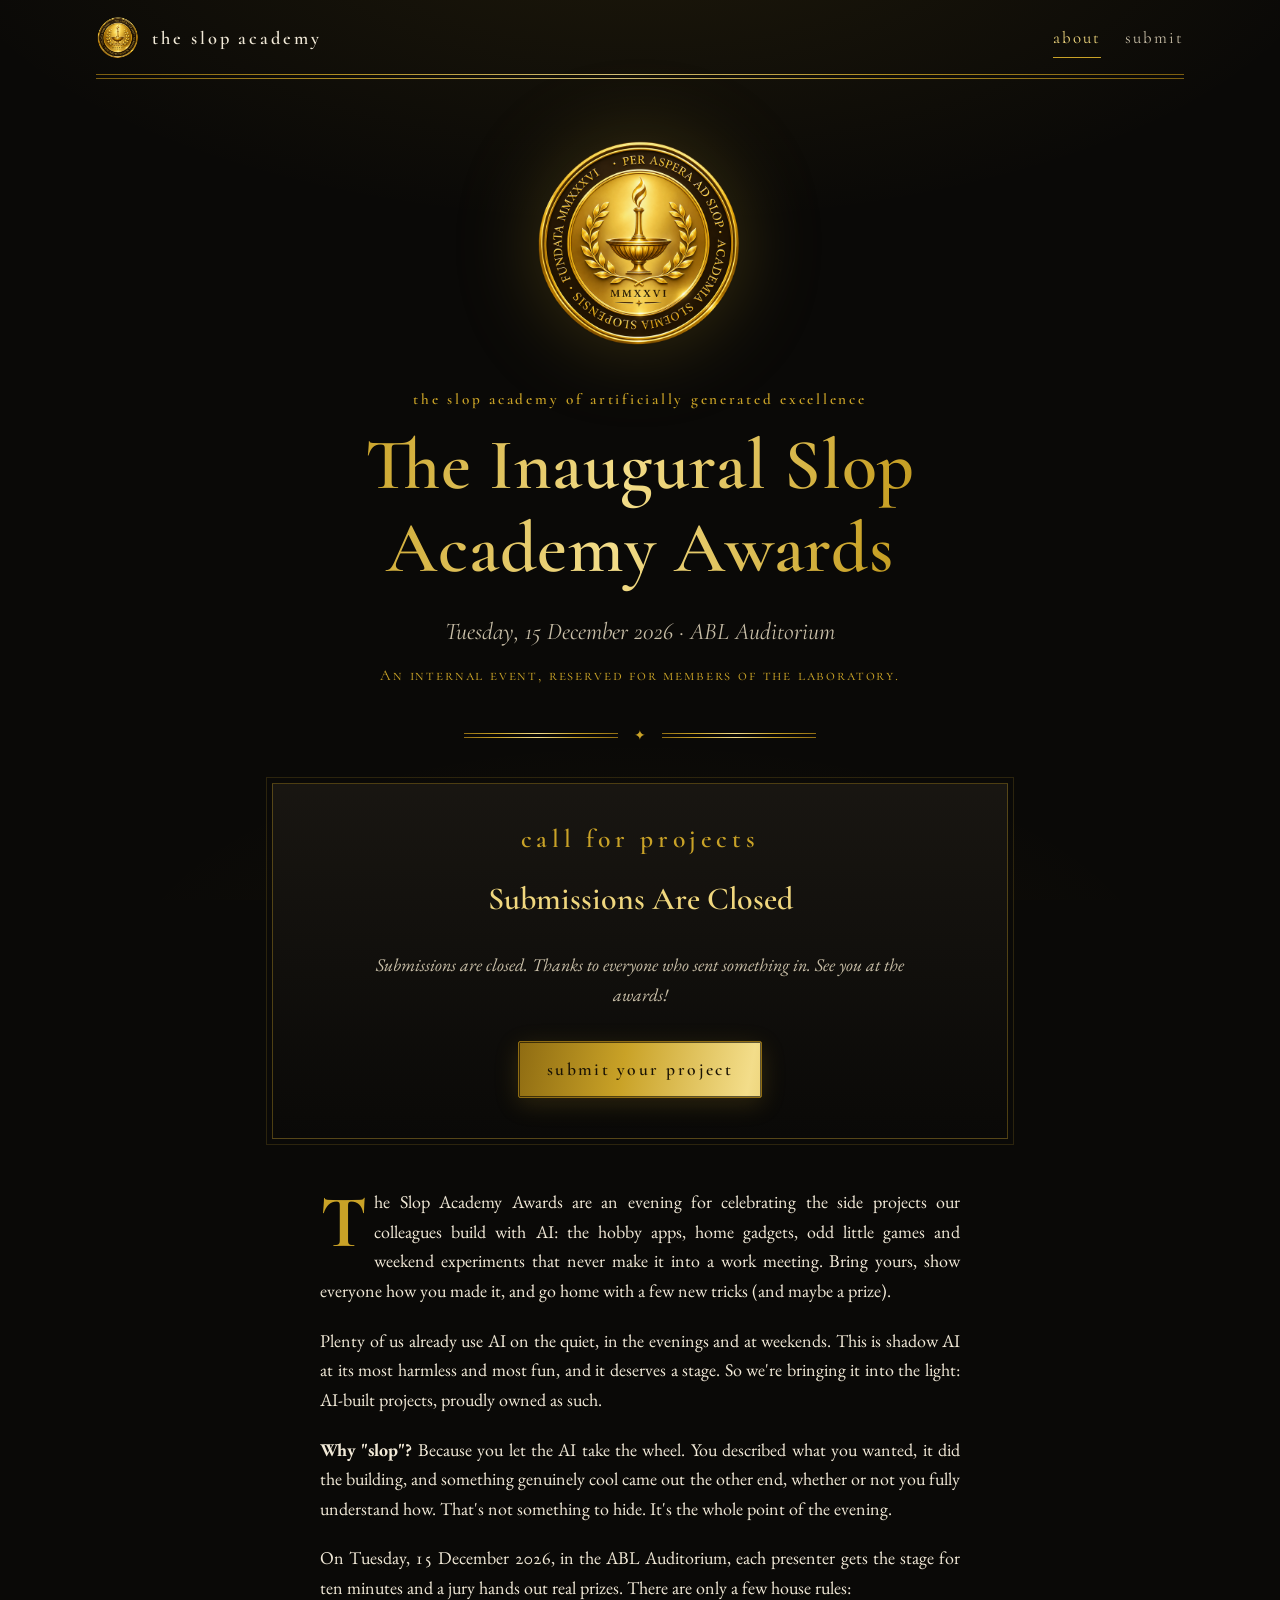
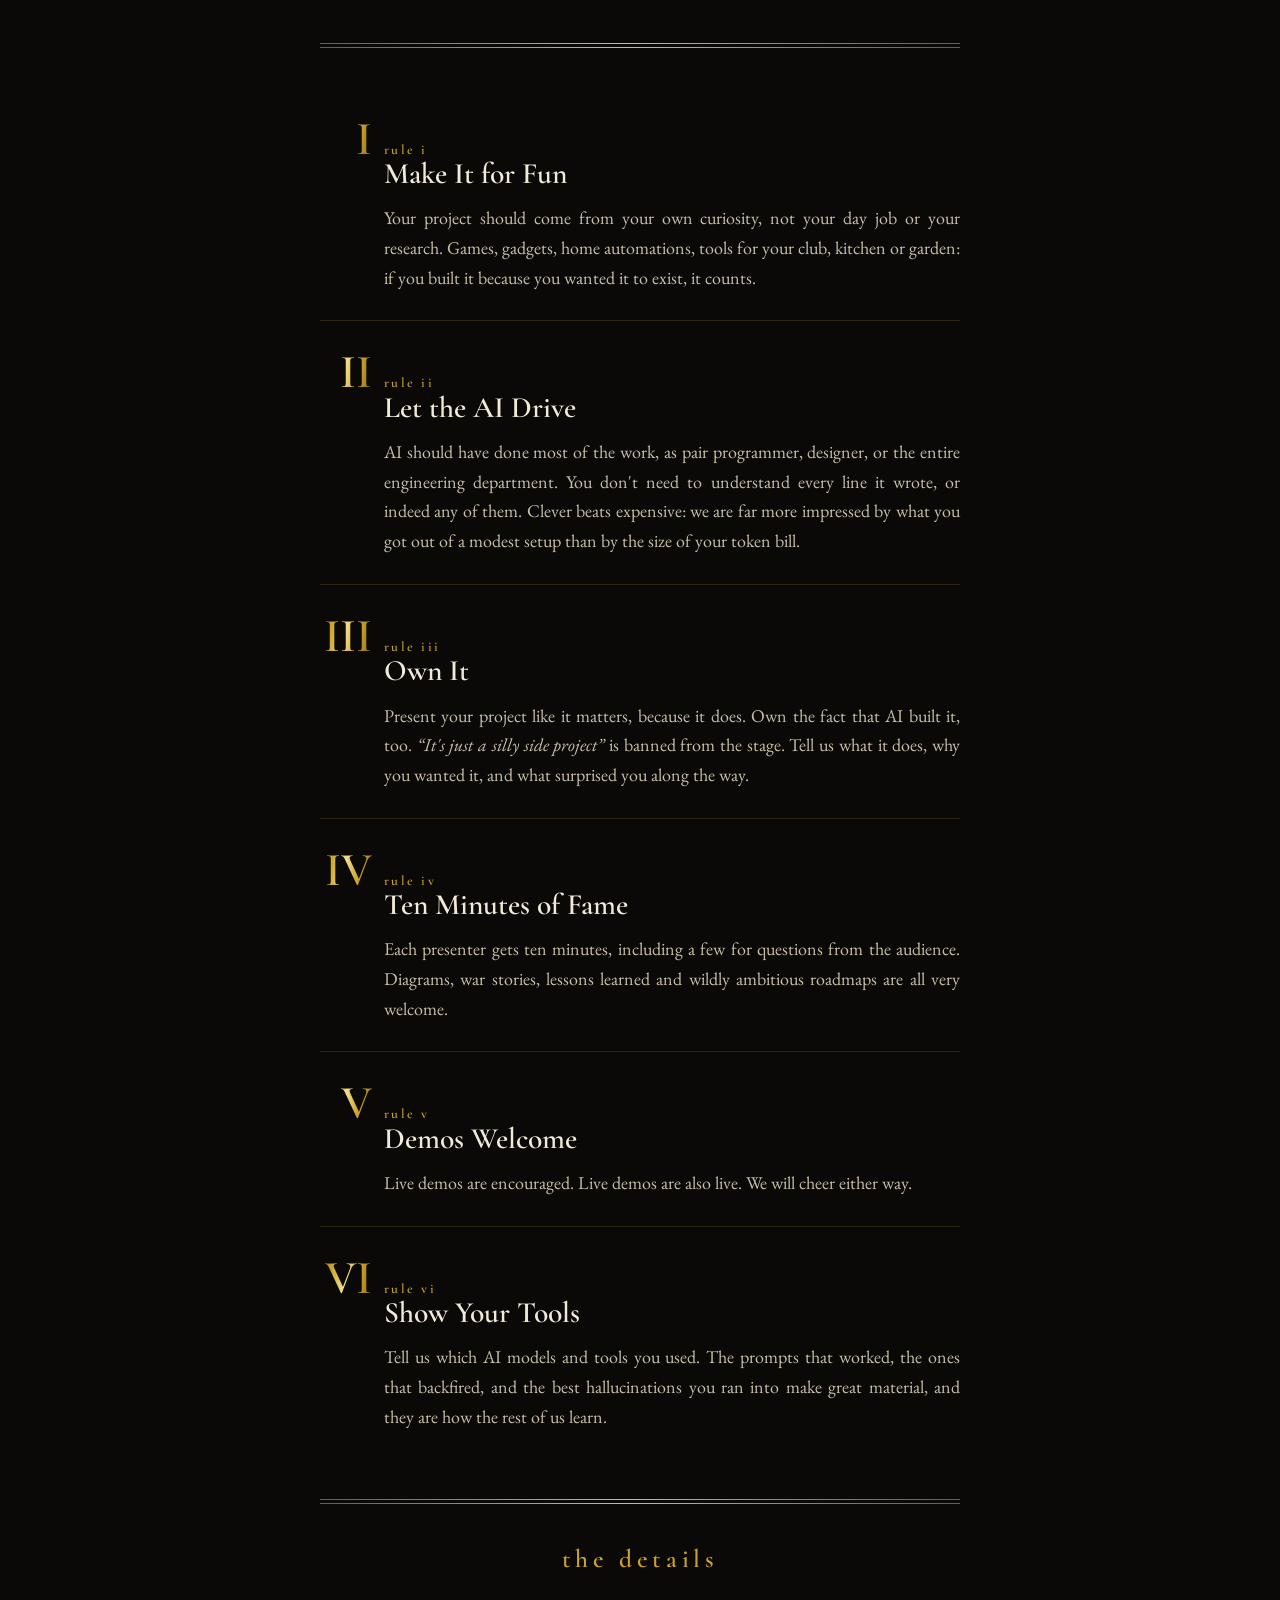
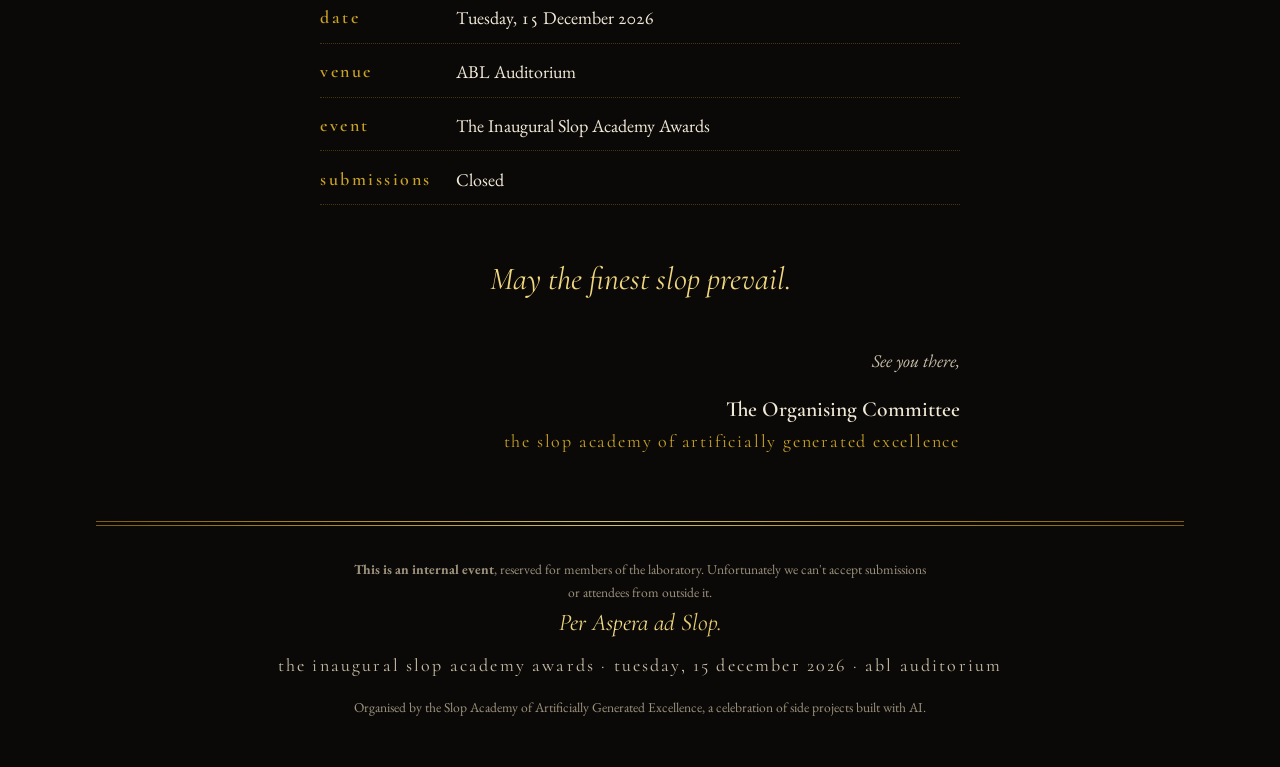
==== commit 64b42b42: "Explain shadow AI and why it's called slop" ====
--- a/index.html
+++ b/index.html
@@ -4,7 +4,7 @@
   <meta charset="utf-8">
   <meta name="viewport" content="width=device-width, initial-scale=1">
   <title>The Inaugural Slop Academy Awards</title>
-  <meta name="description" content="The Inaugural Slop Academy Awards — Tuesday, 15 December 2026, ABL Auditorium. The Slop Academy of Artificially Generated Excellence.">
+  <meta name="description" content="The Inaugural Slop Academy Awards — Tuesday, 15 December 2026, ABL Auditorium. A celebration of side projects built with AI, proudly owned as such.">
   <meta name="color-scheme" content="dark">
   <link rel="icon" href="static/img/favicon.png" type="image/png">
   <link rel="preconnect" href="https://fonts.googleapis.com">
@@ -79,6 +79,18 @@
   </p>
 
   <p>
+    Plenty of us already use AI on the quiet, in the evenings and at weekends. This is shadow AI at its most
+    harmless and most fun, and it deserves a stage. So we're bringing it into the light: AI-built projects,
+    proudly owned as such.
+  </p>
+
+  <p>
+    <strong>Why "slop"?</strong> Because you let the AI take the wheel. You described what you wanted, it did
+    the building, and something genuinely cool came out the other end, whether or not you fully understand how.
+    That's not something to hide. It's the whole point of the evening.
+  </p>
+
+  <p>
     On Tuesday, 15 December 2026, in the ABL Auditorium, each presenter gets the stage for ten minutes and a jury hands
     out real prizes. There are only a few house rules:
   </p>
@@ -91,12 +103,12 @@
       <p>Your project should come from your own curiosity, not your day job or your research. Games, gadgets, home automations, tools for your club, kitchen or garden: if you built it because you wanted it to exist, it counts.</p>
     </li>
     <li class="article" id="article-ii">
-      <h3><span class="article__num" aria-hidden="true">II</span><span class="article__kicker">Rule II</span> Build It with AI</h3>
-      <p>AI should have done a good share of the work, as pair programmer, designer, or the entire engineering department. Clever beats expensive: we are far more impressed by what you got out of a modest setup than by the size of your token bill.</p>
+      <h3><span class="article__num" aria-hidden="true">II</span><span class="article__kicker">Rule II</span> Let the AI Drive</h3>
+      <p>AI should have done most of the work, as pair programmer, designer, or the entire engineering department. You don't need to understand every line it wrote, or indeed any of them. Clever beats expensive: we are far more impressed by what you got out of a modest setup than by the size of your token bill.</p>
     </li>
     <li class="article" id="article-iii">
       <h3><span class="article__num" aria-hidden="true">III</span><span class="article__kicker">Rule III</span> Own It</h3>
-      <p>Present your project like it matters, because it does. <q>It's just a silly side project</q> is banned from the stage. Tell us what it does, why you built it, and what surprised you along the way.</p>
+      <p>Present your project like it matters, because it does. Own the fact that AI built it, too. <q>It's just a silly side project</q> is banned from the stage. Tell us what it does, why you wanted it, and what surprised you along the way.</p>
     </li>
     <li class="article" id="article-iv">
       <h3><span class="article__num" aria-hidden="true">IV</span><span class="article__kicker">Rule IV</span> Ten Minutes of Fame</h3>
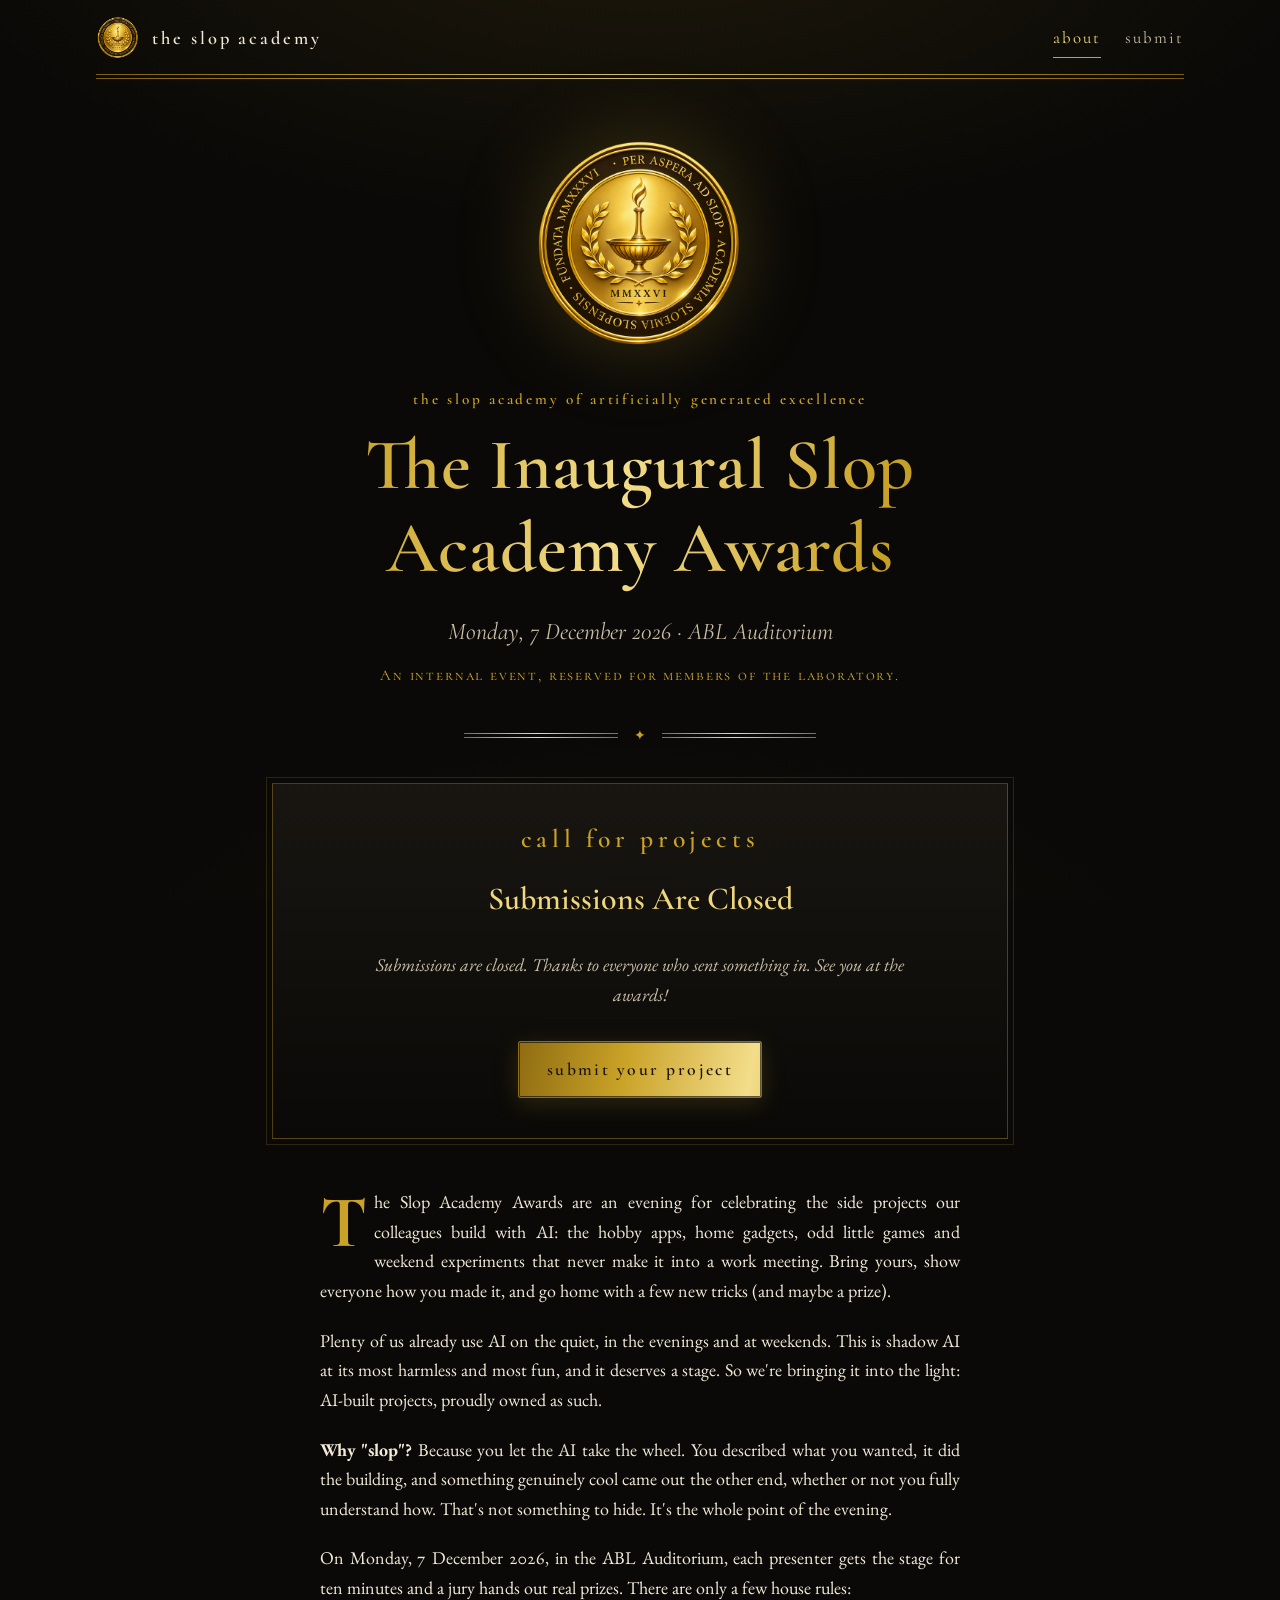
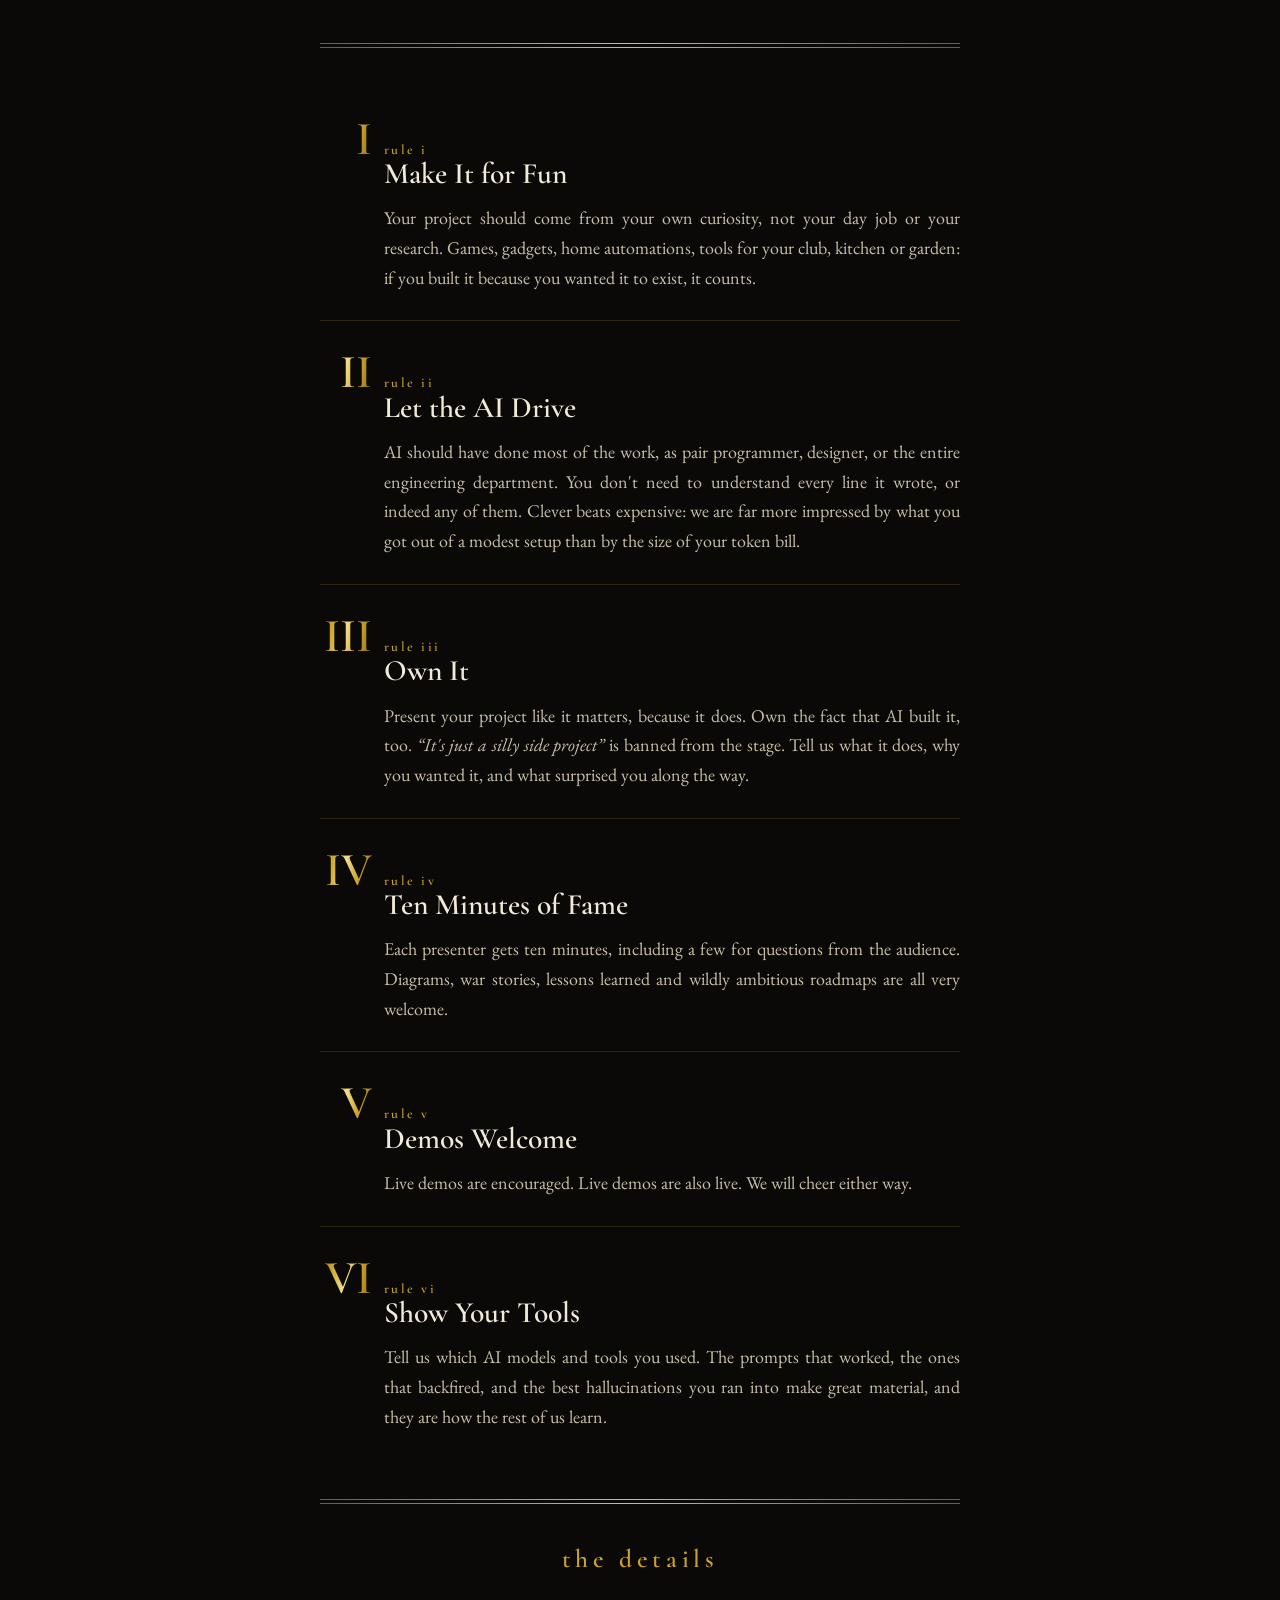
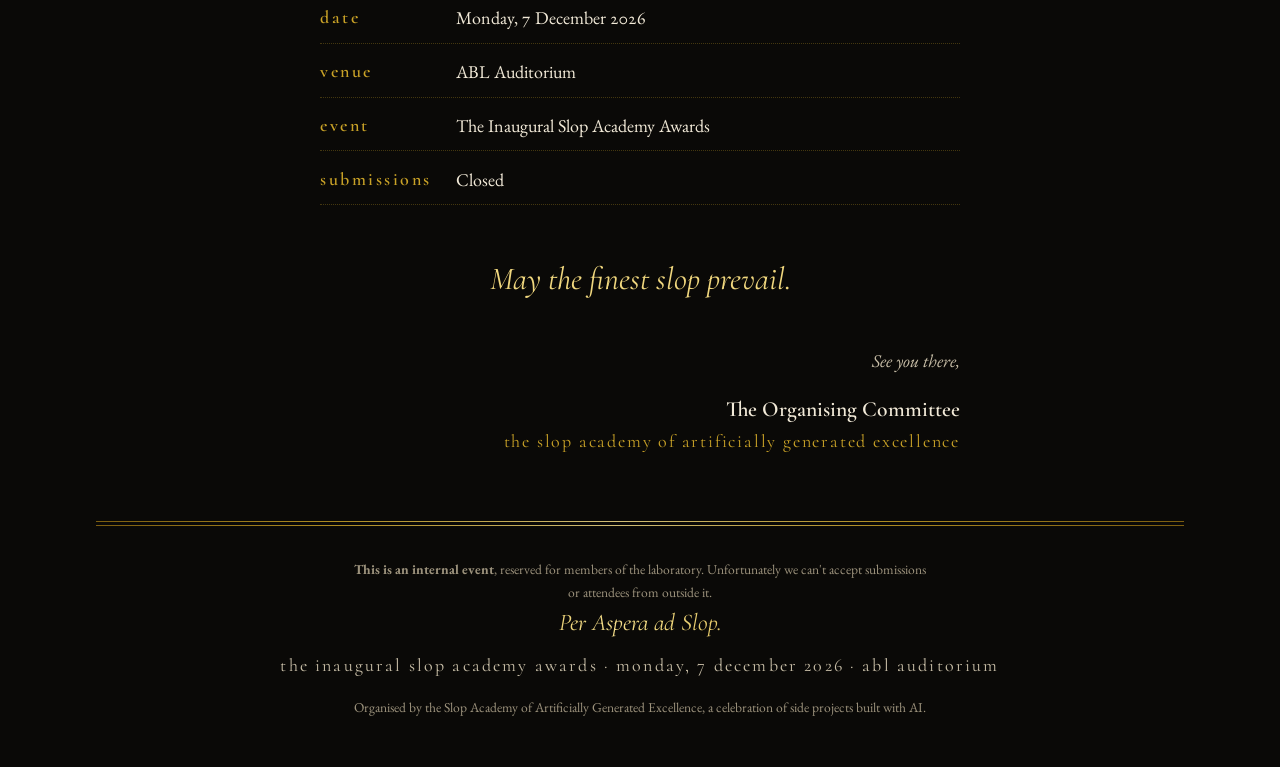
==== commit 4ebfc252: "Event moved to Monday 7 December" ====
--- a/index.html
+++ b/index.html
@@ -4,7 +4,7 @@
   <meta charset="utf-8">
   <meta name="viewport" content="width=device-width, initial-scale=1">
   <title>The Inaugural Slop Academy Awards</title>
-  <meta name="description" content="The Inaugural Slop Academy Awards — Tuesday, 15 December 2026, ABL Auditorium. A celebration of side projects built with AI, proudly owned as such.">
+  <meta name="description" content="The Inaugural Slop Academy Awards — Monday, 7 December 2026, ABL Auditorium. A celebration of side projects built with AI, proudly owned as such.">
   <meta name="color-scheme" content="dark">
   <link rel="icon" href="static/img/favicon.png" type="image/png">
   <link rel="preconnect" href="https://fonts.googleapis.com">
@@ -38,7 +38,7 @@
   <img class="hero__crest" src="static/img/seal.png" alt="The Seal of the Slop Academy, bearing the motto Per Aspera ad Slop" width="200" height="200">
   <p class="eyebrow">The Slop Academy of Artificially Generated Excellence</p>
   <h1 id="hero-title" class="display">The Inaugural Slop Academy Awards</h1>
-  <p class="hero__sub">Tuesday, 15 December 2026 &middot; ABL Auditorium</p>
+  <p class="hero__sub">Monday, 7 December 2026 &middot; ABL Auditorium</p>
   <p class="hero__note">An internal event, reserved for members of the laboratory.</p>
   <div class="rule rule--ornament" role="presentation"><span>&#10022;</span></div>
 </section>
@@ -91,7 +91,7 @@
   </p>
 
   <p>
-    On Tuesday, 15 December 2026, in the ABL Auditorium, each presenter gets the stage for ten minutes and a jury hands
+    On Monday, 7 December 2026, in the ABL Auditorium, each presenter gets the stage for ten minutes and a jury hands
     out real prizes. There are only a few house rules:
   </p>
 
@@ -129,7 +129,7 @@
   <section class="particulars" aria-labelledby="particulars-title">
     <h2 id="particulars-title" class="smallcaps">The Details</h2>
     <dl class="particulars__list">
-      <div><dt>Date</dt><dd>Tuesday, 15 December 2026</dd></div>
+      <div><dt>Date</dt><dd>Monday, 7 December 2026</dd></div>
       <div><dt>Venue</dt><dd>ABL Auditorium</dd></div>
       <div><dt>Event</dt><dd>The Inaugural Slop Academy Awards</dd></div>
       <div>
@@ -160,7 +160,7 @@
     
     <p class="colophon__motto">Per Aspera ad Slop.</p>
     <p class="colophon__body">
-      The Inaugural Slop Academy Awards &middot; Tuesday, 15 December 2026 &middot; ABL Auditorium
+      The Inaugural Slop Academy Awards &middot; Monday, 7 December 2026 &middot; ABL Auditorium
     </p>
     <p class="colophon__fine">
       Organised by the Slop Academy of Artificially Generated Excellence, a celebration of side projects built with AI.
